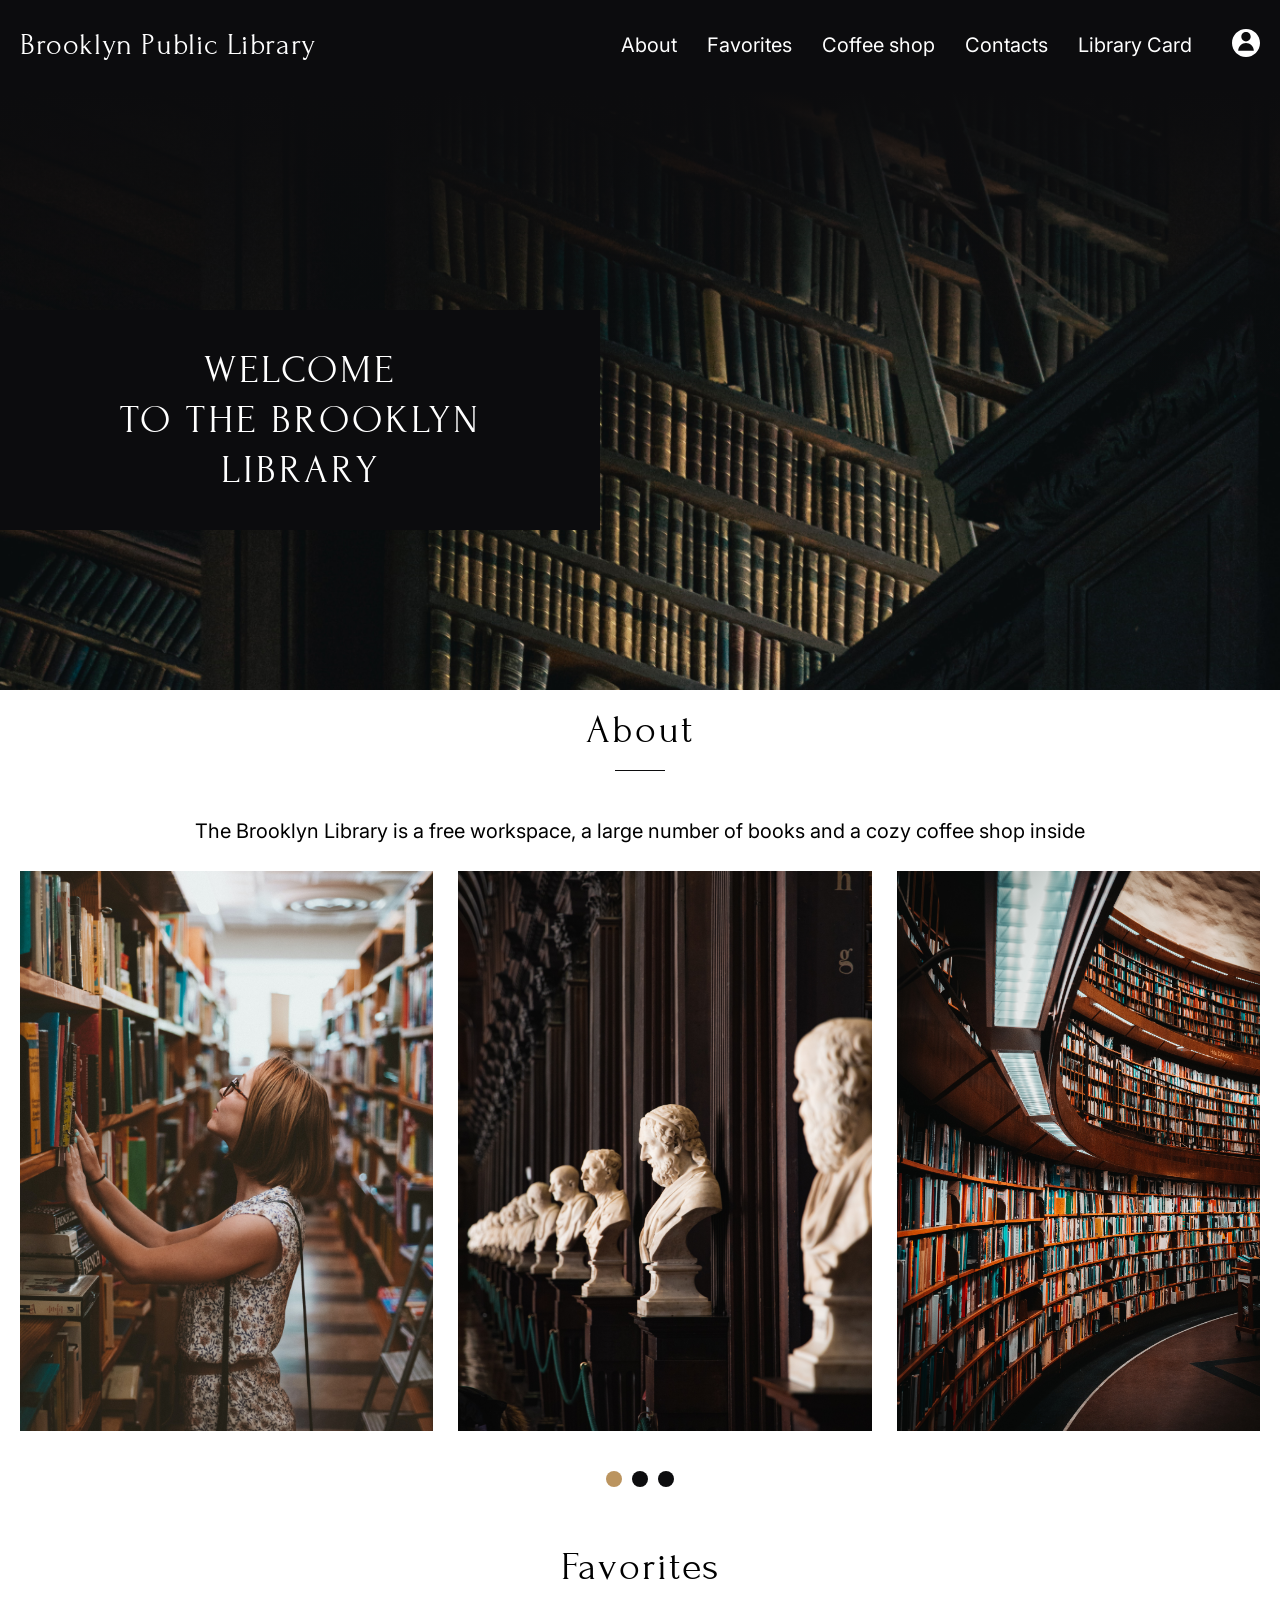
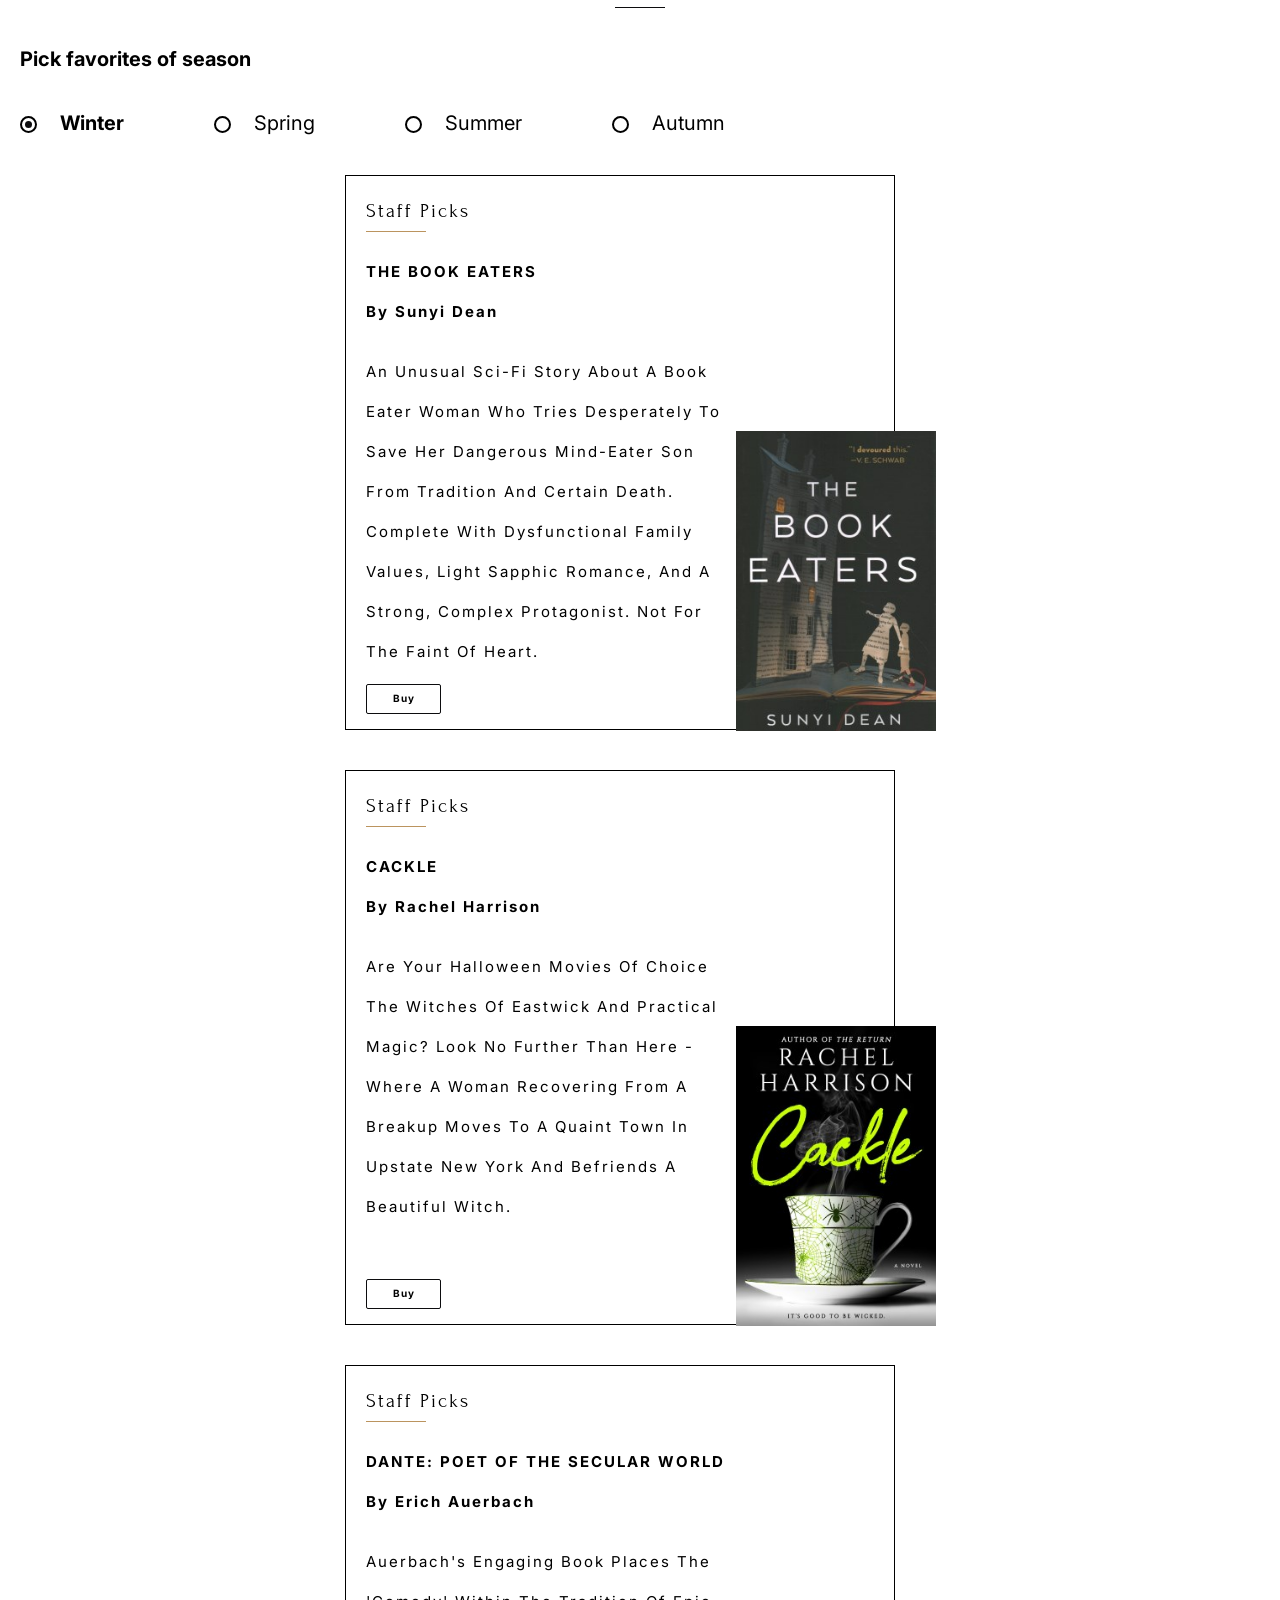
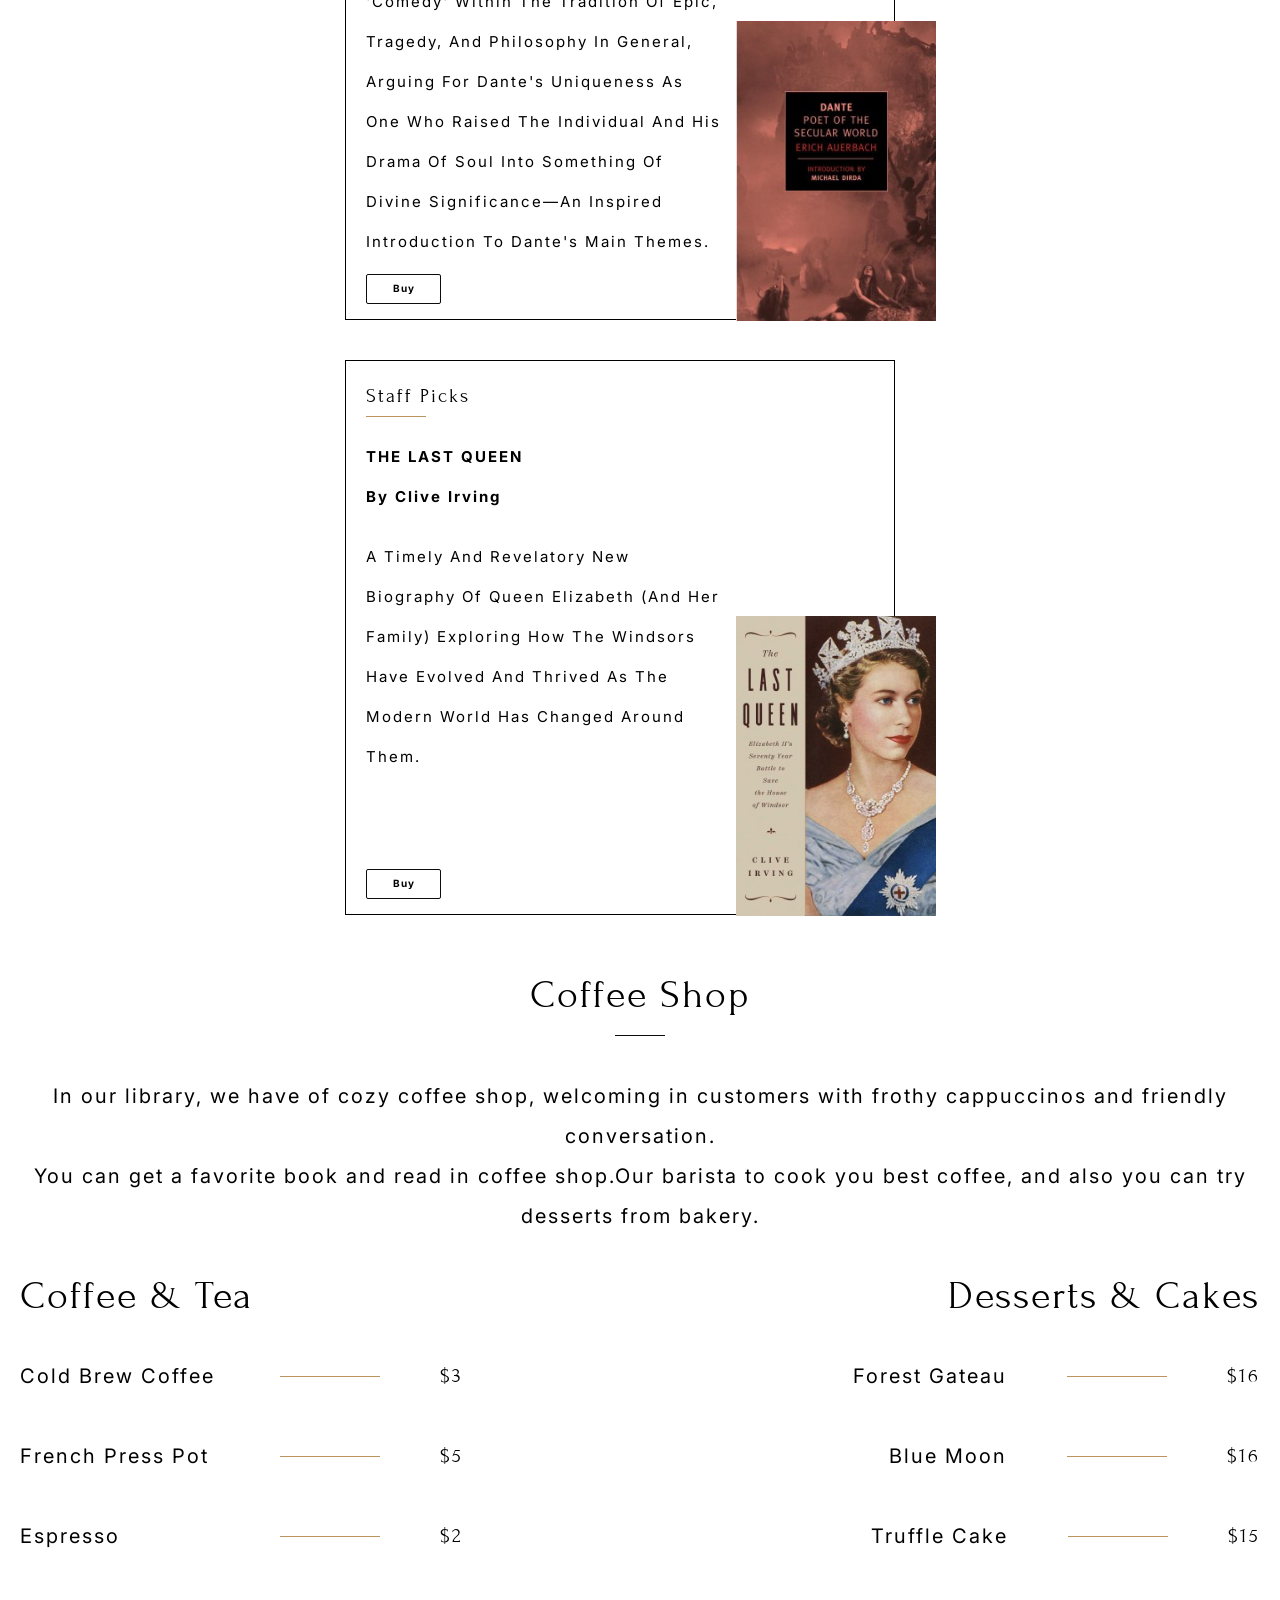
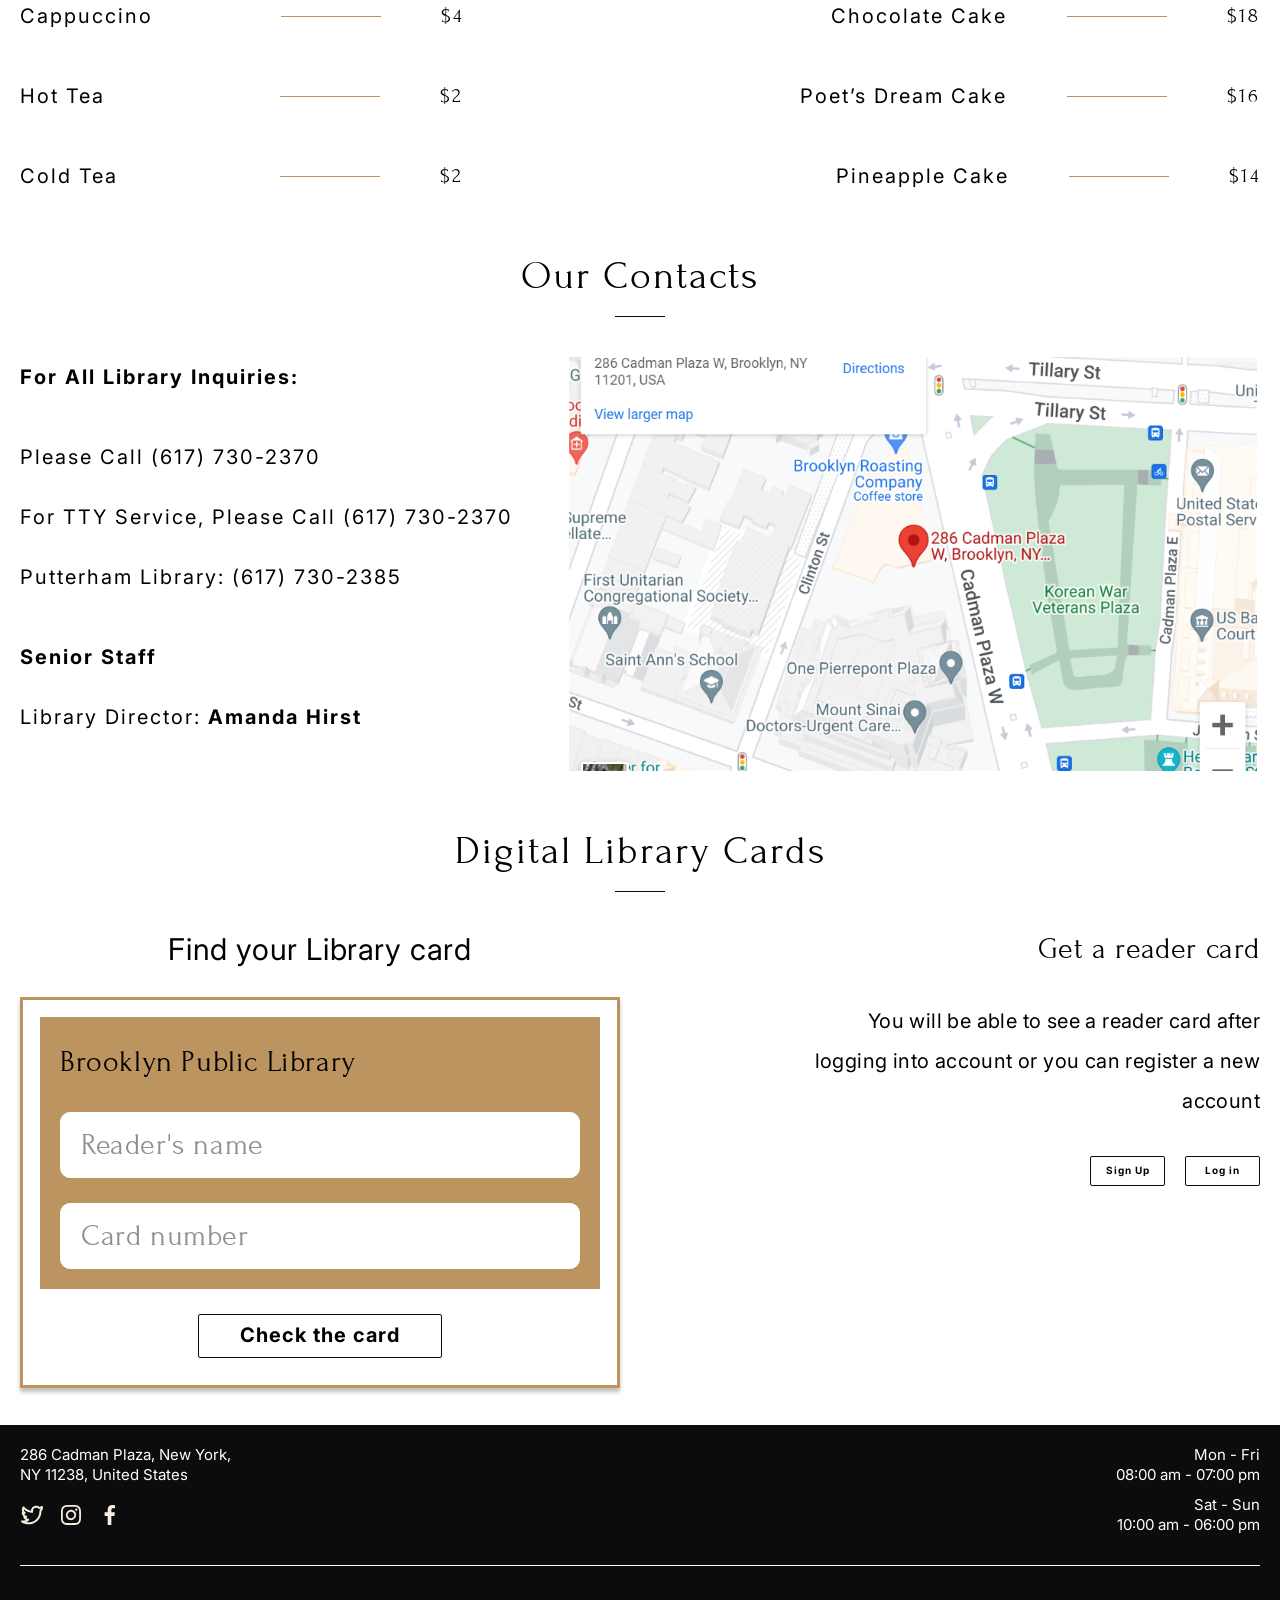
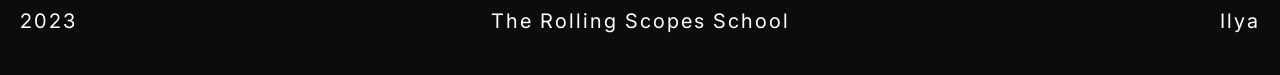
==== library/index.html @ 31ca63f1 "feat: add abonement buy modal" ====
<!DOCTYPE html>
<html lang="en">

<head>
  <meta charset="UTF-8">
  <meta name="viewport" content="width=device-width, initial-scale=1.0">
  <title>Brooklyn Public Library</title>
  <meta name="description" content="Brooklyn Public Library">
  <meta name="keywords" content="library, books, library in brooklyn">
  <link rel="icon" href="#" type="image/x-icon">
  <link rel="icon" type="image/x-icon" href="./icons/favicon.ico">
  <link rel="stylesheet" type="text/css" href="./css/style.css">
  <link rel="stylesheet" type="text/css" href="./css/fonts.css">
  <link rel="preconnect" href="https://fonts.googleapis.com">
  <link rel="preconnect" href="https://fonts.gstatic.com" crossorigin>
  <link href="https://fonts.googleapis.com/css2?family=Forum&family=Inter:wght@400;700&display=swap" rel="stylesheet">
  <link rel="stylesheet" type="text/css" href="./css/normalize.css">
</head>

<body>
  <div class="wrapper">

    <header class="header">
      <div class="header__container">
        <div class="header__elements">
          <h1 class="header__title title">Brooklyn Public Library</h1>
          <nav class="header__nav nav">
            <ul class="nav__list">
              <li class="nav__item">
                <a class="nav__link nav__link--active" href="#about">About</a>
              </li>
              <li class="nav__item">
                <a class="nav__link" href="#favorites">Favorites</a>
              </li>
              <li class="nav__item">
                <a class="nav__link" href="#coffee-shop">Coffee shop</a>
              </li>
              <li class="nav__item">
                <a class="nav__link" href="#contacts">Contacts</a>
              </li>
              <li class="nav__item">
                <a class="nav__link" href="#library-card">Library Card</a>
              </li>
            </ul>
          </nav>

          <div class="auth-icon">
            <a class="auth-icon__link" href="#">
              <img class="auth-icon__img" src="./icons/auth-icon-img.svg" alt="login user">
              <!-- <object class="user-svg" id="user-svg" data="./icons/user-icon.svg" type="image/svg+xml"></object> -->
            </a>
            <a class="profile-icon__link" href="#" title="">
              <svg class="user-svg" width="28" height="28" viewBox="0 0 28 28" fill="none"
                xmlns="http://www.w3.org/2000/svg">
                <path id="Subtract"
                  d="M28 14C28 21.732 21.732 28 14 28C6.26801 28 0 21.732 0 14C0 6.26801 6.26801 0 14 0C21.732 0 28 6.26801 28 14Z"
                  fill="white" />
                <text x="50%" y="50%" text-anchor="middle" fill="#BB945F" font-size="15" line-height="20px"
                  font-family="Inter" dy=".3em">JD</text>
              </svg>
              <!-- <object class="user-svg" id="user-svg" data="./icons/user-icon.svg" type="image/svg+xml"></object> -->
            </a>

            <div class="popup popup-auth popup-text">
              <div class="popup__body">
                <p><b>Profile</b></p>
                <div class="border"></div>
                <a href="#login-modal" class="modal-link">Log In</a>
                <a href="#register-modal" class="modal-link">Register</a>
              </div>
            </div>
            <div class="popup popup-profile popup-text">
              <div class="popup__body">
                <p><b>Profile</b></p>
                <div class="border"></div>
                <a href="#profile-modal" class="modal-link ">My profile</a>
                <a href="#logout" class="modal-link logoutButton">Log out</a>
              </div>
            </div>
          </div>


          <button class="navbar-toggler">
            <span class="navbar-toggler__line"></span>
            <span class="navbar-toggler__line"></span>
            <span class="navbar-toggler__line"></span>
          </button>
        </div>
      </div>
    </header>

    <main class="main">

      <section class="welcome">
        <div class="welcome__container">
          <div class="welcome__text-block">
            <h2 class="title welcome__title">Welcome<br>to the Brooklyn Library</h2>
          </div>
          <div class="welcome__image">
            <div class="welcome__overlay"></div>
          </div>
        </div>
      </section>

      <section class="about">
        <div class="about__container">
          <div class="about__content content">
            <div class="section-title-block">
              <h2 class="section__title title" id="about">About</h2>
              <div class="title__border"></div>
            </div>
            <p class="text">The Brooklyn Library is a free workspace, a large number of books and a cozy
              coffee shop inside </p>
            <div class="slider">

              <div class="slider__items">
                <button type="button" class="slider__button-prev"></button>
                <div class="slider__image-wrapper">

                  <div class="slider__image-list">
                    <div class="slider__image">
                      <img class="image" src="./img/slider-image/slider-img-1.jpeg" alt="">
                    </div>
                    <div class="slider__image">
                      <img class="image" src="./img/slider-image/slider-img-2.jpeg" alt="">
                    </div>

                    <div class="slider__image">
                      <img class="image" src="./img/slider-image/slider-img-3.jpeg" alt="">
                    </div>
                    <div class="slider__image">
                      <img class="image" src="./img/slider-image/slider-img-4.jpeg" alt="">
                    </div>
                    <div class="slider__image">
                      <img class="image" src="./img/slider-image/slider-img-5.jpeg" alt="">
                    </div>
                  </div>

                </div>
                <button type="button" class="slider__button-next"></button>
              </div>


              <ul class="slider__navigation">
                <li class="slider__navigation-item">
                  <span class="slider__dot slider__dot--active"></span>
                </li>
                <li class="slider__navigation-item">
                  <span class="slider__dot"></span>
                </li>
                <li class="slider__navigation-item">
                  <span class="slider__dot"></span>
                </li>
                <li class="slider__navigation-item">
                  <span class="slider__dot"></span>
                </li>
                <li class="slider__navigation-item">
                  <span class="slider__dot"></span>
                </li>
              </ul>

            </div>
          </div>
        </div>
      </section>

      <section class="favorites">
        <div class="favorites__container">
          <div class="favorites__content content">
            <div class="section-title-block">
              <h2 class="section__title title" id="favorites">Favorites</h2>
              <div class="title__border"></div>
            </div>
            <div class="favorites__description">
              <p><b>Pick favorites of season</b></p>
            </div>

            <div class="radio-button-block">

              <div class="radio-button-block__item">
                <div class="radio">
                  <input type="radio" id="winter" name="season" value="1" checked>
                  <label for="winter">Winter</label>
                </div>
              </div>
              <div class="radio-button-block__item">
                <div class="radio">
                  <input type="radio" id="spring" name="season" value="2">
                  <label for="spring">Spring</label>
                </div>
              </div>
              <div class="radio-button-block__item">
                <div class="radio">
                  <input type="radio" id="summer" name="season" value="3">
                  <label for="summer">Summer</label>
                </div>
              </div>
              <div class="radio-button-block__item">
                <div class="radio">
                  <input type="radio" id="autumn" name="season" value="4">
                  <label for="autumn">Autumn</label>
                </div>
              </div>
            </div>
            <div class="favorites-list">
              <!-- WINTER BOOK -->
              <div class="favorites__item">
                <div class="book">
                  <div class="title section__title section__title--low ">
                    <p>Staff Picks</p>
                    <div class="border">
                    </div>
                  </div>
                  <div class="description">
                    <p class="description--bold">The Book Eaters</p>
                    <p class=" description--bold description--cap">By Sunyi Dean</p>
                  </div>
                  <div class="book__text">
                    <p class="description">
                      An unusual sci-fi story about a book eater woman who tries desperately to
                      save her dangerous mind-eater son from tradition and certain death. Complete
                      with
                      dysfunctional family values, light Sapphic romance, and a strong, complex
                      protagonist. Not for the faint of heart.
                    </p>
                  </div>
                  <div class="book__button">
                    <button class="button-low">Buy</button>
                  </div>
                  <div class="book__preview">
                    <img src="./img/book/winter-book/winter-book-1.jpeg" alt="The Book Eaters By Sunyi Dean"
                      class="image">
                  </div>
                </div>
              </div>
              <div class="favorites__item">
                <div class="book">
                  <div class="title section__title section__title--low ">
                    <p>Staff Picks</p>
                    <div class="border">
                    </div>
                  </div>
                  <div class="description">
                    <p class="description--bold">Cackle</p>
                    <p class="description--bold description--cap">By Rachel Harrison</p>
                  </div>
                  <div class="book__text">
                    <p class="description">
                      Are your Halloween movies of choice The Witches of Eastwick and Practical
                      Magic? Look no further than here - where a woman recovering from a breakup
                      moves to a
                      quaint town in upstate New York and befriends a beautiful witch.
                    </p>
                  </div>
                  <div class="book__button">
                    <button class="button-low">Buy</button>
                  </div>
                  <div class="book__preview">
                    <img src="./img/book/winter-book/winter-book-2.jpeg" alt="Cackle" class="image">
                  </div>
                </div>
              </div>
              <div class="favorites__item">
                <div class="book">
                  <div class="title section__title section__title--low ">
                    <p>Staff Picks</p>
                    <div class="border">
                    </div>
                  </div>
                  <div class="description">
                    <p class="description--bold">Dante: Poet of the Secular World</p>
                    <p class="description--bold description--cap">By Erich Auerbach</p>
                  </div>
                  <div class="book__text">
                    <p class="description">
                      Auerbach's engaging book places the 'Comedy' within the tradition of epic,
                      tragedy, and philosophy in general, arguing for Dante's uniqueness as one
                      who
                      raised the individual and his drama of soul into something of divine
                      significance—an inspired introduction to Dante's main themes.
                    </p>
                  </div>
                  <div class="book__button">
                    <button class="button-low">Buy</button>
                  </div>
                  <div class="book__preview">
                    <img src="./img/book/winter-book/winter-book-3.jpeg" alt="DANTE: POET OF THE SECULAR WORLD"
                      class="image">
                  </div>
                </div>
              </div>
              <div class="favorites__item">
                <div class="book">
                  <div class="title section__title section__title--low ">
                    <p>Staff Picks</p>
                    <div class="border">
                    </div>
                  </div>
                  <div class="description">
                    <p class="description--bold">The Last Queen </p>
                    <p class="description--bold description--cap">By Clive Irving</p>
                  </div>
                  <div class="book__text">
                    <p class="description">
                      A timely and revelatory new biography of Queen Elizabeth (and her family)
                      exploring how the Windsors have evolved and thrived as the modern world has
                      changed around them.
                    </p>
                  </div>
                  <div class="book__button">
                    <!-- <button disabled class="button-low button-low--press" name="buy book" type="button">Own
                    </button> -->
                    <button class="button-low">Buy</button>
                  </div>
                  <div class="book__preview">
                    <img src="./img/book/winter-book/winter-book-4.jpeg" alt="THE LAST QUEEN" class="image">
                  </div>
                </div>
              </div>
              <!-- SPRING BOOK -->
              <div class="favorites__item">
                <div class="book">
                  <div class="title section__title section__title--low ">
                    <p>Staff Picks</p>
                    <div class="border">
                    </div>
                  </div>
                  <div class="description">
                    <p class="description--bold">The Body</p>
                    <p class="description--bold description--cap">By Stephen King</p>
                  </div>
                  <div class="book__text">
                    <p class="description">
                      Powerful novel that takes you back to a nostalgic time, exploring both the
                      beauty and danger and loss of innocence that is youth.
                    </p>
                  </div>
                  <div class="book__button">
                    <button class="button-low" name="buy book" type="button">Buy</button>
                  </div>
                  <div class="book__preview">
                    <img src="./img/book/spring-book/spring-book-1.jpeg" alt="The Body" class="image">
                  </div>
                </div>
              </div>
              <div class="favorites__item">
                <div class="book">
                  <div class="title section__title section__title--low ">
                    <p>Staff Picks</p>
                    <div class="border">
                    </div>
                  </div>
                  <div class="description">
                    <p class="description--bold">Carry: A Memoir of Survival on Stolen Land</p>
                    <p class="description--bold description--cap">By Toni Jenson</p>
                  </div>
                  <div class="book__text">
                    <p class="description">
                      This memoir about the author's relationship with gun violence feels both
                      expansive and intimate, resulting in a lyrical indictment of the way things
                      are
                    </p>
                  </div>
                  <div class="book__button">
                    <button class="button-low" name="buy book" type="button">Buy</button>
                  </div>
                  <div class="book__preview">
                    <img src="./img/book/spring-book/spring-book-2.jpeg"
                      alt="Carry: A Memoir of Survival on Stolen Land" class="image">
                  </div>
                </div>
              </div>
              <div class="favorites__item">
                <div class="book">
                  <div class="title section__title section__title--low ">
                    <p>Staff Picks</p>
                    <div class="border">
                    </div>
                  </div>
                  <div class="description">
                    <p class="description--bold">Days of Distraction</p>
                    <p class="description--bold description--cap">By Alexandra Chang</p>
                  </div>
                  <div class="book__text">
                    <p class="description">
                      A sardonic view of Silicon Valley culture, a meditation on race, and a
                      journal of displacement and belonging, all in one form-defying package of
                      spare prose.
                    </p>
                  </div>
                  <div class="book__button">
                    <button class="button-low" name="buy book" type="button">Buy</button>
                  </div>
                  <div class="book__preview">
                    <img src="./img/book/spring-book/spring-book-3.jpeg" alt="Days of Distraction" class="image">
                  </div>
                </div>
              </div>
              <div class="favorites__item">
                <div class="book">
                  <div class="title section__title section__title--low ">
                    <p>Staff Picks</p>
                    <div class="border">
                    </div>
                  </div>
                  <div class="description">
                    <p class="description--bold">Dominicana</p>
                    <p class="description--bold description--cap">By Angie Cruz</p>
                  </div>
                  <div class="book__text">
                    <p class="description">
                      A fascinating story of a teenage girl who marries a man twice her age with
                      the promise to bring her to America. Her marriage is an opportunity for her
                      family to eventually immigrate. For fans of Isabel Allende and Julia
                      Alvarez.
                    </p>
                  </div>
                  <div class="book__button">
                    <button class="button-low" name="buy book" type="button">Buy</button>
                  </div>
                  <div class="book__preview">
                    <img src="./img/book/spring-book/spring-book-4.jpeg" alt="Dominicana" class="image">
                  </div>
                </div>
              </div>
              <!-- SUMMER BOOK -->
              <div class="favorites__item">
                <div class="book">
                  <div class="title section__title section__title--low ">
                    <p>Staff Picks</p>
                    <div class="border">
                    </div>
                  </div>
                  <div class="description">
                    <p class="description--bold">Crude: A Memoir</p>
                    <p class="description--bold description--cap">By Pablo Fajardo & ​​Sophie
                      Tardy-Joubert</p>
                  </div>
                  <div class="book__text">
                    <p class="description">
                      Drawing and color by Damien Roudeau | This book illustrates the struggles of
                      a group of indigenous Ecuadoreans as they try to sue the ChevronTexaco
                      company for damage their oil fields did to the Amazon and her people
                    </p>
                  </div>
                  <div class="book__button">
                    <button class="button-low" name="buy book" type="button">Buy</button>
                  </div>
                  <div class="book__preview">
                    <img src="./img/book/summer-book/summer-book-1.jpeg" alt="Crude: A Memoir" class="image">
                  </div>
                </div>
              </div>
              <div class="favorites__item">
                <div class="book">
                  <div class="title section__title section__title--low ">
                    <p>Staff Picks</p>
                    <div class="border">
                    </div>
                  </div>
                  <div class="description">
                    <p class="description--bold">Let My People Go Surfing</p>
                    <p class="description--bold description--cap">By Yvon Chouinard</p>
                  </div>
                  <div class="book__text">
                    <p class="description">
                      Chouinard—climber, businessman, environmentalist—shares tales of courage and
                      persistence from his experience of founding and leading Patagonia, Inc. Full
                      title: Let My People Go Surfing: The Education of a Reluctant Businessman,
                      Including 10 More Years of Business Unusual.
                    </p>
                  </div>
                  <div class="book__button">
                    <button class="button-low" name="buy book" type="button">Buy</button>
                  </div>
                  <div class="book__preview">
                    <img src="./img/book/summer-book/summer-book-2.jpeg" alt="Let My People Go Surfing" class="image">
                  </div>
                </div>
              </div>
              <div class="favorites__item">
                <div class="book">
                  <div class="title section__title section__title--low ">
                    <p>Staff Picks</p>
                    <div class="border">
                    </div>
                  </div>
                  <div class="description">
                    <p class="description--bold">The Octopus Museum: Poems</p>
                    <p class="description--bold description--cap">By Brenda Shaughnessy</p>
                  </div>
                  <div class="book__text">
                    <p class="description">
                      This collection of bold and scathingly beautiful feminist poems imagines
                      what comes after our current age of environmental destruction, racism,
                      sexism, and divisive politics.
                    </p>
                  </div>
                  <div class="book__button">
                    <button class="button-low" name="buy book" type="button">Buy</button>
                  </div>
                  <div class="book__preview">
                    <img src="./img/book/summer-book/summer-book-3.jpeg" alt="The Octopus Museum: Poems" class="image">
                  </div>
                </div>
              </div>
              <div class="favorites__item">
                <div class="book">
                  <div class="title section__title section__title--low ">
                    <p>Staff Picks</p>
                    <div class="border">
                    </div>
                  </div>
                  <div class="description">
                    <p class="description--bold">Shark Dialogues: A Novel</p>
                    <p class="description--bold description--cap">By Kiana Davenport</p>
                  </div>
                  <div class="book__text">
                    <p class="description">
                      An epic saga of seven generations of one family encompasses the tumultuous
                      history of Hawaii as a Hawaiian woman gathers her four granddaughters
                      together in an erotic tale of villains and dreamers, queens and
                      revolutionaries, lepers and healers.
                    </p>
                  </div>
                  <div class="book__button">
                    <button class="button-low" name="buy book" type="button">Buy</button>
                  </div>
                  <div class="book__preview">
                    <img src="./img/book/summer-book/summer-book-4.jpeg" alt="Shark Dialogues: A Novel" class="image">
                  </div>
                </div>
              </div>
              <!-- AUTUMN BOOKS -->
              <div class="favorites__item">
                <div class="book">
                  <div class="title section__title section__title--low ">
                    <p>Staff Picks</p>
                    <div class="border">
                    </div>
                  </div>
                  <div class="description">
                    <p class="description--bold">Casual Conversation</p>
                    <p class="description--bold description--cap">By Renia White</p>
                  </div>
                  <div class="book__text">
                    <p class="description">
                      White's impressive debut collection takes readers through and beyond the
                      concepts of conversation and the casual - both what we say to each other and
                      what we don't, examining the possibilities around how we construct and
                      communicate identity.
                    </p>
                  </div>
                  <div class="book__button">
                    <button class="button-low" name="buy book" type="button">Buy</button>
                  </div>
                  <div class="book__preview">
                    <img src="./img/book/autumn-book/autumn-book-1.jpeg" alt="Casual Conversation" class="image">
                  </div>
                </div>
              </div>
              <div class="favorites__item">
                <div class="book">
                  <div class="title section__title section__title--low ">
                    <p>Staff Picks</p>
                    <div class="border">
                    </div>
                  </div>
                  <div class="description">
                    <p class="description--bold">The Great Fire</p>
                    <p class="description--bold description--cap">By Lou Ureneck</p>
                  </div>
                  <div class="book__text">
                    <p class="description">
                      The harrowing story of an ordinary American and a principled Naval officer
                      who, horrified by the burning of Smyrna, led an extraordinary rescue effort
                      that saved a quarter of a million refugees from the Armenian Genocide
                    </p>
                  </div>
                  <div class="book__button">
                    <button class="button-low" name="buy book" type="button">Buy</button>
                  </div>
                  <div class="book__preview">
                    <img src="./img/book/autumn-book/autumn-book-2.jpeg" alt="The Great Fire" class="image">
                  </div>
                </div>
              </div>
              <div class="favorites__item">
                <div class="book">
                  <div class="title section__title section__title--low ">
                    <p>Staff Picks</p>
                    <div class="border">
                    </div>
                  </div>
                  <div class="description">
                    <p class="description--bold">Rickey: The Life and Legend</p>
                    <p class="description--bold description--cap">By Howard Bryant</p>
                  </div>
                  <div class="book__text">
                    <p class="description">
                      With the fall rolling around, one can't help but think of baseball's
                      postseason coming up! And what better way to prepare for it than reading the
                      biography of one of the game's all-time greatest performers, the Man of
                      Steal, Rickey Henderson?
                    </p>
                  </div>
                  <div class="book__button">
                    <button class="button-low" name="buy book" type="button">Buy</button>
                  </div>
                  <div class="book__preview">
                    <img src="./img/book/autumn-book/autumn-book-3.jpeg" alt="Rickey: The Life and Legend"
                      class="image">
                  </div>
                </div>
              </div>
              <div class="favorites__item">
                <div class="book">
                  <div class="title section__title section__title--low ">
                    <p>Staff Picks</p>
                    <div class="border">
                    </div>
                  </div>
                  <div class="description">
                    <p class="description--bold">Slug: And Other Stories</p>
                    <p class="description--bold description--cap">By Megan Milks</p>
                  </div>
                  <div class="book__text">
                    <p class="description">
                      Exes Tegan and Sara find themselves chained together by hairballs of
                      codependency. A father and child experience the shared trauma of giving
                      birth to gods from their wounds.
                    </p>
                  </div>
                  <div class="book__button">
                    <button class="button-low" name="buy book" type="button">Buy</button>
                  </div>
                  <div class="book__preview">
                    <img src="./img/book/autumn-book/autumn-book-4.jpeg" alt="Slug: And Other Stories" class="image">
                  </div>
                </div>
              </div>
            </div>
          </div>
        </div>
      </section>
      <section class="coffee-shop">
        <div class="coffee-shop__container">
          <div class="coffee-shop__content content">
            <div class="section-title-block">
              <h2 class="section__title title" id="coffee-shop">Coffee Shop</h2>
              <div class="title__border"></div>
            </div>
            <div class="coffee-shop__description">
              <p class="text text--spacing">In our library, we have of cozy coffee shop, welcoming in
                customers with frothy
                cappuccinos and friendly conversation.</p>
              <p class="text text--spacing">
                You can get a favorite book and read in coffee shop.Our barista to cook you best
                coffee, and also you can try desserts from bakery.</p>
            </div>
            <div class="coffee-shop__menu">
              <ul class="menu-coffee">
                <li class="title section__title section__title--color">
                  <p>Coffee & Tea</p>
                </li>
                <li class="menu-item">
                  <p class="text text--spacing text--cap text--left">Cold Brew Coffee</p>
                  <div class="border border--long"></div>
                  <p class="title section__title section__title--low">$3</p>
                </li>
                <li class="menu-item">
                  <p class="text text--spacing text--cap text--left">French Press Pot</p>
                  <div class="border border--long"></div>
                  <p class="title section__title section__title--low">$5</p>
                </li>
                <li class="menu-item">
                  <p class="text text--spacing text--cap text--left">Espresso</p>
                  <div class="border border--long"></div>
                  <p class="title section__title section__title--low">$2</p>
                </li>
                <li class="menu-item">
                  <p class="text text--spacing text--cap text--left">Cappuccino</p>
                  <div class="border border--long"></div>
                  <p class="title section__title section__title--low">$4</p>
                </li>
                <li class="menu-item">
                  <p class="text text--spacing text--cap text--left">Hot tea</p>
                  <div class="border border--long"></div>
                  <p class="title section__title section__title--low">$2</p>
                </li>
                <li class="menu-item">
                  <p class="text text--spacing text--cap text--left">Cold tea</p>
                  <div class="border border--long"></div>
                  <p class="title section__title section__title--low">$2</p>
                </li>
              </ul>
              <ul class="menu-desserts">
                <li class="title section__title section__title--color">
                  <p>Desserts & Cakes</p>
                </li>
                <li class="menu-item">
                  <p class="text text--spacing text--cap text--left">Forest Gateau</p>
                  <div class="border border--long"></div>
                  <p class="title section__title section__title--low">$16</p>
                </li>
                <li class="menu-item">
                  <p class="text text--spacing text--cap text--left">Blue Moon</p>
                  <div class="border border--long"></div>
                  <p class="title section__title section__title--low">$16</p>
                </li>
                <li class="menu-item">
                  <p class="text text--spacing text--cap text--left">Truffle Cake</p>
                  <div class="border border--long"></div>
                  <p class="title section__title section__title--low">$15</p>
                </li>
                <li class="menu-item">
                  <p class="text text--spacing text--cap text--left">Chocolate Cake</p>
                  <div class="border border--long"></div>
                  <p class="title section__title section__title--low">$18</p>
                </li>
                <li class="menu-item">
                  <p class="text text--spacing text--cap text--left">Poet’s Dream Cake</p>
                  <div class="border border--long"></div>
                  <p class="title section__title section__title--low">$16</p>
                </li>
                <li class="menu-item">
                  <p class="text text--spacing text--cap text--left">Pineapple Cake</p>
                  <div class="border border--long"></div>
                  <p class="title section__title section__title--low">$14</p>
                </li>
              </ul>
            </div>
          </div>
        </div>
      </section>

      <section class="contacts">
        <div class="contacts__container">
          <div class="contacts__content content">
            <div class="section-title-block">
              <h2 class="section__title title" id="contacts">Our Contacts</h2>
              <div class="title__border"></div>
            </div>
            <div class="information">
              <ul class="information__list">
                <li class="text text--spacing text--cap"><b>For all Library inquiries:</b></li>
                <li class="text text--spacing text--cap">Please call <a href="tel:(617)730-2370">(617)
                    730-2370</a></li>
                <li class="text text--spacing text--cap">For TTY service, please call
                  <a href="tel:(617)730-2370">(617) 730-2370</a>
                </li>
                <li class="text text--spacing text--cap">Putterham Library:
                  <a href="tel:(617)730-2385">(617) 730-2385</a>
                </li>
                <li class="text text--spacing text--cap"><b>Senior Staff</b></li>
                <li class="text text--spacing text--cap">Library Director: <b><a
                      href="mailto:AmandaHirst@gmail.com">Amanda Hirst</a></b></li>
              </ul>

              <div class="information__map">
                <img class="image" src="./img/map.png" alt="google map">
              </div>
            </div>
          </div>
        </div>
      </section>

      <section class="library-cards">
        <div class="library-cards__container">
          <div class="library-cards__content content">
            <div class="section-title-block">
              <h2 class="section__title title" id="library-card">Digital library Cards</h2>
              <div class="title__border"></div>
            </div>
            <div class="cards">
              <div class="find-card">
                <p class="find-card__title">Find your Library card</p>
                <div class="find-card__form">
                  <form class="find-card__input">
                    <p class="title header__title header__title--black">Brooklyn Public Library</p>
                    <input type="text" class="form" aria-label="input readers name" placeholder="Reader's name">
                    <input type="text" class="form" minlength="8" aria-label="input card number"
                      placeholder="Card number">
                  </form>
                  <button type="submit" class="find-card__button">Check the card</button>
                </div>
              </div>
              <div class="get-card">
                <div class="get-card__text">
                  <p class="title header__title header__title--center">Get a reader card</p>
                  <p class="text text--spacing-low">You will be able to see a reader card
                    after logging into
                    account or you can register
                    a new account</p>
                </div>
                <div class="get-card__buttons">
                  <button href="#register-modal" class="button-low modal-link" name="register" type="button">Sign
                    Up</button>
                  <button href="#login-modal" class="button-low modal-link" name="login" type="button">Log in</button>
                </div>
              </div>
            </div>
          </div>
        </div>
      </section>
    </main>

    <footer class="footer">
      <div class="footer__container">
        <div class="footer-block">
          <div class="footer-block__item">
            <div class="footer-text-low">
              <a href="https://goo.gl/maps/kgReJ5641aqLCBcx7" target="_blank">
                <p>286 Cadman Plaza, New York,</p>
                <p>NY 11238, United States</p>
              </a>
            </div>
            <div class="footer-text-low">
              <p>Mon - Fri</p>
              <p>08:00 am - 07:00 pm</p>
            </div>
          </div>
          <div class="footer-block__item">
            <ul class="social">
              <li><a href="https://twitter.com" target="_blank"><img src="./icons/u_twitter-alt.svg"
                    alt="twitter-icon"></a></li>
              <li><a href="https://www.instagram.com" target="_blank"><img src="./icons/u_instagram.svg"
                    alt="instagram-icon"></a></li>
              <li><a href="https://ru-ru.facebook.com" target="_blank"><img src="./icons/u_facebook-f.svg"
                    alt="facebook-icon"></a></li>
            </ul>
            <div class="footer-text-low">
              <p>Sat - Sun</p>
              <p>10:00 am - 06:00 pm</p>
            </div>
          </div>
        </div>
        <div class="footer-block">
          <div class="footer-copyright text-footer">
            <p class="footer-copyright__year">2023</p>
            <a class="footer-copyright__school" href="https://rs.school/js-stage0/" target="_blank">The
              Rolling Scopes School</a>
            <a class="footer-copyright__autor"
              href="https://github.com/rolling-scopes-school/linderjk-JSFEPRESCHOOL2023Q2" target="_blank">Ilya</a>
          </div>
        </div>
      </div>
    </footer>
  </div>


  <div class="modal" id="login-modal">
    <div class="modal__body">
      <p class="title section__title section__title--low">LOGIN</p>
      <div class="modal__close-button">
        <svg class="close-button-svg" width="15" height="15" viewBox="0 0 15 15" xmlns="http://www.w3.org/2000/svg">
          <line x1="0" y1="0" x2="15" y2="15" stroke="black" stroke-width="3" />
          <line x1="0" y1="15" x2="15" y2="0" stroke="black" stroke-width="3" />
        </svg>
      </div>
      <form class="form__modal" id="login-form">
        <label for="GET-email">E-mail or readers card</label>
        <input required id="GET-email" type="email" name="email">
        <label for="GET-password">Password</label>
        <input required minlength="8" id="GET-password" type="password" name="password">
        <button id="login-button" type="submit">Log In</button>
      </form>
      <p class="modal__text">Don’t have an account? <a href="#register-modal" class="modal-link">Register</a></p>
    </div>
  </div>

  <div class="modal" id="register-modal">
    <div class="modal__body">
      <p class="title section__title section__title--low">REGISTER</p>
      <div class="modal__close-button">
        <svg class="close-button-svg" width="15" height="15" viewBox="0 0 15 15" xmlns="http://www.w3.org/2000/svg">
          <line x1="0" y1="0" x2="15" y2="15" stroke="black" stroke-width="3" />
          <line x1="0" y1="15" x2="15" y2="0" stroke="black" stroke-width="3" />
        </svg>
      </div>
      <form class="form__modal" id="register-form">
        <label for="SET-firstname">First name</label>
        <input required id="SET-firstname" type="text" name="firstName">
        <label for="SET-lastname">Last name</label>
        <input required id="SET-lastname" type="text" name="lastName">
        <label for="SET-email">E-mail</label>
        <input required id="SET-email" type="email" name="email">
        <label for="SET-password">Password</label>
        <input required minlength="8" id="SET-password" type="password" name="password">
        <button id="signup-button" type="submit">Sign Up</button>
      </form>
      <p class="modal__text">Already have an account? <a href="#login-modal" class="modal-link">Login</a></p>
    </div>
  </div>

  <div class="modal" id="profile-modal">
    <div class="modal__body profile-body">
      <div class="modal__close-button">
        <svg class="close-button-svg" width="15" height="15" viewBox="0 0 15 15" xmlns="http://www.w3.org/2000/svg">
          <line x1="0" y1="0" x2="15" y2="15" stroke="black" stroke-width="3" />
          <line x1="0" y1="15" x2="15" y2="0" stroke="black" stroke-width="3" />
        </svg>
      </div>

      <div class="profile-content">
        <div class="profile-content__bg">
          <div class="profile__avatar">
            <svg class="user-svg" width="35" height="35" viewBox="0 0 28 28" fill="none"
              xmlns="http://www.w3.org/2000/svg">
              <path id="Subtract"
                d="M28 14C28 21.732 21.732 28 14 28C6.26801 28 0 21.732 0 14C0 6.26801 6.26801 0 14 0C21.732 0 28 6.26801 28 14Z"
                fill="white" />
              <text x="50%" y="50%" text-anchor="middle" fill="#BB945F" font-size="15" line-height="20px"
                font-family="Inter" dy=".3em">JD</text>
            </svg>
          </div>
          <div class="profile__name">
            <p>John Doe</p>
          </div>
        </div>

        <div class="profile-content__info">
          <p class="title">My profile</p>
          <div class="card-profile text">
            <div class="card-profile__item">
              <p>Visits</p>
              <img src="./icons/profile-union.svg" alt="profile-union">
              <div class="visits">23</div>
            </div>
            <div class="card-profile__item">
              <p>Bonuses</p>
              <img src="./icons/profile-star.svg" alt="profile-star">
              <div class="bonus">1240</div>
            </div>
            <div class="card-profile__item">
              <p>Books</p>
              <img src="./icons/profile-book.svg" alt="profile-book">
              <div>3</div>
            </div>
          </div>

          <p>Rented books</p>
          <div class="books-list">
            <ul>
              <li>The Last Queen, Clive Irving</li>
              <li>Dominicana, Angie Cruz</li>
              <li>Dominicana, Angie Cruz</li>
              <li>Dominicana, Angie Cruz</li>
            </ul>
          </div>
          <div class="card-number">
            <p>Card number</p>
            <div class="">F00234030</div>
            <a><img src="./icons/profile-icon-copy.svg" alt="profile-copy-icon"></a>
          </div>
        </div>
      </div>
    </div>
  </div>


  <div class="modal" id="abonement-modal">
    <div class="modal__body abonement-body">
      <div class="modal__close-button">
        <svg class="close-button-svg" width="15" height="15" viewBox="0 0 15 15" xmlns="http://www.w3.org/2000/svg">
          <line x1="0" y1="0" x2="15" y2="15" stroke="white" stroke-width="3" />
          <line x1="0" y1="15" x2="15" y2="0" stroke="white" stroke-width="3" />
        </svg>
      </div>
      <div class="abonement">
        <div class="abonement__header">
          <p>Buy a library card</p>
        </div>
        <div class="abonement__content">
          <form class="abonement__form">
            <label for="SET-payNumber">Bank card number</label>
            <input required minlength="16" id="SET-payNumber" type="number" name="payNumber">
            <label for="SET-expirationCode">Expiration code</label>
            <div class="abonement__form-low">
              <input required id="SET-expirationCode-first" type="number" name="expirationCode-first">
              <input required id="SET-expirationCode-second" type="number" name="expirationCode-second">
            </div>
            <label minlength="3" for="SET-CVC">CVC</label>
            <div class="abonement__form-low">
              <input required id="SET-CVC" type="number" name="CVC">
            </div>
            <label for="SET-CardholderName">Cardholder name</label>
            <input required id="SET-CardholderName" type="text" name="CardholderName">
            <label for="SET-PostalCode">Postal code</label>
            <input required id="SET-PostalCode" type="text" name="PostalCode">
            <label for="SET-CityTown">City / Town</label>
            <input required id="SET-CityTown" type="text" name="CityTown">
            <div class="abonement__actions">
              <button id="abonemetbuy-button" type="submit">Buy</button>
              <div class="abonement__price">$ 25.00</div>
            </div>
          </form>
          <div class="abonement__information">
            <p>If you are live, work, attend school, or pay property taxes in New York State, you can get a $25 digital
              library card right now using this online form. Visitors to New York State can also use this form to apply
              for a temporary card.
            </p>
          </div>
        </div>
      </div>
    </div>
  </div>


  <script src="./js/index.js"></script>
  <script src="./js/slider.js"></script>
  <script src="./js/script.js"></script>
  <script src="./js/books.js"></script>
  <script src="./js/popup.js"></script>
  <script src="./js/modals.js"></script>
</body>

</html>
---- library/css/style.css ----
* {
  box-sizing: border-box;
}

html {
  scroll-behavior: smooth;
}

body {
  font-family: var(--font-family-inter);
  font-size: var(--font-size-base);
  margin: 0;
  font-weight: 400;
}

a {
  text-decoration: none;
  margin: 0px;
  padding: 0px;
  color: inherit;
  transition: color 300ms linear;
}

a:hover {
  color: var(--main-library);
  transition: color 300ms linear;
  cursor: pointer;
}



p {
  margin: 0px;
  padding: 0px;
}

ul,
li {
  list-style: none;
  padding: 0px;
  margin: 0px;
}

h1,
h2,
h3,
h4,
h5,
h6 {
  margin: 0px;
  padding: 0px;

}

b,
strong {
  font-weight: 700 !important;
}

/* *________________________________________________SUMMARY________________ */
.wrapper {
  overflow: hidden;
  width: 100%;
  position: relative;
}


[class*="__container"] {
  max-width: 1440px;
  margin: 0px auto;
  width: 100%;

}

[class*="__content"] {
  padding: 20px 20px 40px 20px;
  gap: 20px;

}

.title__border {
  width: 50px;
  border-bottom: 1px solid var(--black-library);
  margin-top: 20px;
  margin: 20px auto;
}

/* *________________________________________________HEADER________________ */

.header__elements {
  display: flex;
  flex-flow: row wrap;
  justify-content: space-between;
  background-color: var(--black-library);
  height: 90px;
  padding: 20px;
  align-items: center;


}

.header__nav {
  margin-left: auto;
}


.nav__list {
  display: flex;
  justify-content: center;
  align-items: center;
  gap: 30px;

}

.auth-icon {
  margin-left: 40px;
  position: relative;

}

.popup {
  position: absolute;
  z-index: 99999;
  right: 0;
  top: 30px;
  opacity: 0;
  visibility: hidden;
  transition: opacity 0.3s, visibility 0.3s;

}

.popup__body {
  display: flex;
  flex-direction: column;
  align-items: center;
  justify-content: center;
  gap: 5px;
  width: 80px;
  height: 115px;
  background-color: var(--white);

}

.popup-active {
  opacity: 1;
  visibility: visible;
}


.nav__link {
  color: var(--white);
  position: relative;

}

.nav__item a::after {
  position: absolute;
  content: "";
  background-color: var(--main-library);
  top: 120%;
  left: 0;
  width: 100%;
  height: 2px;
  opacity: 0;
  transition: opacity 0.3s, transform 0.3s;
  transform: translateY(10px);

}

.nav__item a:hover::after {
  opacity: 1;
  transform: translateY(0px);
}

.nav__link:hover {
  animation-name: link;
  animation-duration: 500ms;
  animation-fill-mode: forwards;
}

@keyframes link {
  0% {
    color: var(--header-footer-text-color);
  }

  100% {
    color: var(--main-library);
  }
}

/* *________________________________________________WELCOME_SECTION________________ */

.welcome__image {
  height: 600px;
  width: 100%;
  background: url(../img/header-img-library.jpeg) no-repeat center;
  background-size: cover;

}

.welcome__container {
  display: flex;
}

.welcome__text-block {
  width: 600px;
  height: 220px;
  background-color: var(--black-library);
  text-align: center;
  padding: 35px 40px;
  margin: 220px 840px 160px 0px;
  position: absolute;
}

@media (max-width: 600px) {
  .welcome__text-block {
    width: 100%;
    height: 300px;
    margin: 0px 90px 40px 0;
  }
}

.welcome__overlay {
  height: 300px;
  background: linear-gradient(180deg, #0C0C0E 0%, #0C0C0E 0.01%, rgba(18, 18, 21, 0.10) 100%);

}

/* *________________________________________________ABOUT_SECTION________________ */

.content {
  display: flex;
  flex-direction: column;
  align-content: center;
  align-items: center;

}

.about__content {
  padding-bottom: 35px;
}

/* *______________________________SLIDER__*/

.slider {
  width: 100%;
}

.slider__image-wrapper {
  overflow: hidden;
  /* position: relative; */
}

.slider__image-list {
  display: flex;
  flex-direction: row;
  column-gap: 25px;
  flex-wrap: nowrap;
  transition: transform 500ms ease-in-out;

}

.slider__image {
  max-width: 450px;
  flex: 0 0 33.33%;
  height: 560px;
  overflow: hidden;


}

.image {
  width: 100%;
  height: 100%;
  object-fit: cover;

}

.slider__button-prev,
.slider__button-next {
  display: none;
}

.slider__navigation {
  display: flex;
  flex-direction: row;
  justify-content: center;
  margin-top: 35px;
}

.slider__navigation-item {
  display: flex;
  width: 26px;
  height: 26px;
  padding: 5px;
  justify-content: center;
  cursor: pointer;

}

.slider__navigation-item:nth-last-child(-n+2) {
  display: none;
}

.slider__dot {
  background-color: var(--black-library);
  border-radius: 50%;
  width: 16px;
  height: 16px;

}

.slider__dot--active {
  background-color: var(--main-library);
}

.slider__dot:hover {
  background-color: var(--main-library);
}



/* *______________________________________________FAVORITES_SECTION______________ */

.favorites__description {
  align-self: start;

}

/* *______________________________CUSTOM RADIO__*/

/* TODO Elements alignment*/
.radio-button-block {
  display: flex;
  flex-direction: row;
  align-self: start;
  gap: 90px;
  margin: 15px 0;

}

.radio {
  position: relative;
  overflow: hidden;

}

.radio input[type="radio"] {
  display: none;

}

.radio label {
  font-family: Inter;
  font-size: 20px;
  font-style: normal;
  line-height: normal;
  margin-right: auto;
  margin-left: 40px;

}

.radio label:before {
  content: "";
  display: inline-block;
  width: 13px;
  height: 13px;
  border-radius: 50%;
  border: 2px solid black;
  position: absolute;
  top: 5px;
  left: 0px;

}

.radio input[type="radio"]:checked+label::after {
  content: "";
  display: block;
  border-radius: 50%;
  background-color: #0C0C0E;
  width: 7px;
  height: 7px;
  position: absolute;
  top: 10px;
  left: 5px;

}

.radio-button-block__item {
  cursor: pointer;
  padding: 5px 0px;

}

.radio-button-block__item *,
.radio-button-block__item *:before,
.radio-button-block__item *:after {
  cursor: pointer;
}

.radio input[type="radio"]:checked~label {
  font-weight: bold;

}

/* *______________________________FAVORITES_LIST__*/

.favorites-list {
  display: flex;
  flex-flow: row wrap;
  row-gap: 40px;
  justify-content: space-between;
  position: relative;


}

@keyframes fadeIn {
  from {
    opacity: 0;
  }

  to {
    opacity: 1;
  }
}

@keyframes fadeOut {
  from {
    opacity: 1;
  }

  to {
    opacity: 0;
  }
}

.favorites__item {
  width: 590px;
  height: 555px;

}

.favorites-item--hide {
  visibility: hidden;
  height: 0;
  position: absolute;
  opacity: 0;
  transition: opacity 2s ease-in;

}

.favorites-item--active {
  opacity: 1;
  transition: opacity 2s ease-in;
  visibility: visible;
  height: auto;
  position: static;

}


.book {
  width: 550px;
  height: 555px;
  border: 1px solid black;
  display: flex;
  flex-direction: column;
  padding: 15px 20px;
  row-gap: 20px;
  position: relative;

}

.book__text {
  width: 355px;
  height: 320px;
  overflow: hidden;

}

.border {
  width: 60px;
  height: 1px;
  border-bottom: 1px solid var(--main-library);
}

.button-low {
  width: 75px;
  height: 30px;
  font-size: 10px;
  font-weight: 700;
  letter-spacing: 1px;
  border: 1px solid var(--black-library);
  border-radius: 2px;
  background-color: var(--white);
}

.button-low--press {
  border: solid 1px var(--main-library);
  color: var(--main-library);
  background-color: white;

}

.book__preview {
  width: 200px;
  height: 300px;
  position: absolute;
  left: 390px;
  top: 255px;

}

.book__preview-image {
  width: 100%;
  height: 100%;
  object-fit: cover;

}

/* .favorites-list>.favorites__item:nth-child(n+5) {
  display: none;
} */

/* *______________________________COFFEE-SHOP SECTION___ */

.coffee-shop__description {
  text-align: center;
}

.coffee-shop__menu {
  display: flex;
  flex-flow: row wrap;
  width: 100%;
  justify-content: space-between;
  margin-top: 20px;

}

.menu-coffee {
  display: flex;
  flex-direction: column;
  gap: 40px;

}

.menu-desserts {
  display: flex;
  flex-direction: column;
  gap: 40px;
  align-items: flex-end;

}

.menu-item {
  display: flex;
  gap: 60px;
  align-items: center;
  justify-content: space-between;


}

.menu-coffee .menu-item .text {
  min-width: 200px;
  text-align: left;
}

.menu-desserts .menu-item .text {
  min-width: 200px;
  text-align: right;
}


.border--long {
  width: 100px;

}

/* *______________________________CONTACTS SECTION___ */

.information {
  width: 100%;
  display: flex;
  flex-direction: row;
  justify-content: space-between;

}

.information__list {
  display: flex;
  flex-direction: column;
  gap: 20px;
}

.information__list li:nth-child(1),
.information__list li:nth-child(4) {
  margin-bottom: 20px;
}

.information__map {
  width: 700px;
  height: 414px;

}

.cards {
  width: 100%;
  display: flex;
  flex-direction: row;
  justify-content: space-between;
  flex-wrap: wrap;

}

.find-card {
  width: 600px;
  height: 453px;
  flex-shrink: 0;

}

.find-card__title {
  font-size: 30px;
  letter-spacing: 0.6px;
  text-align: center;
  margin-bottom: 30px;

}

.find-card__form {
  padding: 17px;
  border: 3px solid var(--main-library);
  box-shadow: 0px 4px 4px 0px rgba(0, 0, 0, 0.25);
}

.find-card__input {
  background-color: var(--main-library);
  display: flex;
  flex-direction: column;
  gap: 25px;
  padding: 20px;
  margin-bottom: 25px;

}

.find-card__input input {
  border: 1px solid white;
  border-radius: 10px;
  outline: none;
  align-self: center;
}

input::-webkit-outer-spin-button,
input::-webkit-inner-spin-button {
  -webkit-appearance: none;
  margin: 0;
}

.form {
  width: 520px;
  height: 66px;
  border-radius: 10px;
  padding: 8px 20px;

}

.find-card__button {
  display: block;
  border-radius: 2px;
  border: 1px solid #0C0C0E;
  background-color: var(--white);
  font-weight: 700;
  margin: 10px auto;
  width: 244px;
  height: 44px;
  letter-spacing: 1px;

}

.find-card__button:hover,
.button-low:hover:not([disabled]) {
  background: var(--main-library);
  transition: 0.5s;
  border: 1px solid var(--main-library);
  cursor: pointer;

}

.get-card {
  display: flex;
  flex-direction: column;
  gap: 35px;
  align-items: end;
  width: 456px;
}

.get-card__text {
  display: flex;
  flex-direction: column;
  gap: 35px;
  align-items: flex-end;
}

.get-card__buttons {
  display: flex;
  align-items: end;
  gap: 20px;
}

/* *______________________________FOOTER___ */

.footer__container {
  height: 250px;
  background-color: var(--black-library);
  padding: 20px;
  gap: 20px;
  display: flex;
  flex-direction: column;

}

.footer-block {
  height: 100px;
  display: flex;
  flex-direction: column;
  justify-content: center;

}

.footer-block__item {
  display: flex;
  flex-flow: row wrap;
  justify-content: space-between;
  margin-bottom: 10px;
  color: var(--white);
  align-items: center;
}

.social {
  display: flex;
  width: 102px;
  height: 24px;
  justify-content: center;
  align-items: flex-start;
  gap: 15px;

}

.footer__line {
  width: 1400px;
  height: 1px;
  background-color: var(--white);

}

.footer-copyright {
  display: flex;
  flex-direction: row;
  justify-content: space-between;
  margin-top: 20px;
}

.footer-block:last-child {
  border-top: 1px solid white;

}

.footer-copyright__year {
  min-width: 200px;
  flex: 0 0 auto;
  text-align: start;
}

.footer-copyright__autor {
  min-width: 200px;
  flex: 0 0 auto;
  text-align: end;
}

.footer-copyright__school {
  flex: 2;
  text-align: center;

}

.navbar-toggler {
  display: none;
}





/**_____________________________________________________ MEDIA */

@media (max-width: 1300px) {
  .favorites-list {
    flex-direction: column;
  }

}

@media (max-width: 1199.98px) {

  .cards {
    flex-direction: column;
    align-items: center;
  }

}

@media (max-width:1024px) {
  .container {
    max-width: none;

  }

  .text {
    text-align: center;

  }

  .slider__image {
    flex: 0 0 100%;
    max-width: 450px;
  }

  .slider__image-list {
    /* column-gap: 0px; */
  }

  .slider__image-wrapper {
    width: 450px;
    /* margin: 0 auto; */
  }

  .slider__items {
    display: flex;
    flex-direction: row;
    flex-wrap: nowrap;
    justify-content: center;
    column-gap: 50px;
    /* position: relative; */
  }

  .slider__button-prev,
  .slider__button-next {
    display: block;
    width: 40px;
    background-color: rgb(255, 255, 255);
    border: 0;
    outline: 0;
    position: relative;
    cursor: pointer;

  }

  .slider__button-prev::before,
  .slider__button-next::before {
    content: '';
    position: absolute;
    top: 53%;
    left: 15px;
    display: block;
    width: 8px;
    height: 8px;
    border-left: 2px solid var(--black);
    border-bottom: 2px solid var(--black);
    transform: rotate(45deg);
    cursor: pointer;

  }

  .slider__button-next:disabled::before,
  .slider__button-prev:disabled::before {
    border-left: 2px solid var(--gray-library);
    border-bottom: 2px solid var(--gray-library);
  }

  .slider__button-next:disabled:hover,
  .slider__button-prev:disabled:hover {
    cursor: none;
  }


  .slider__button-next::before {
    transform: rotate(-135deg);
  }

  .slider__navigation-item:nth-last-child(-n+2) {
    display: flex;
  }


  .slider__navigation {
    margin-top: 20px;

  }

  .favorites-list {
    justify-content: center;
  }

  .coffee-shop__menu {
    justify-content: center;
    flex-flow: column wrap;
    row-gap: 40px;
  }

  .menu-coffee {
    align-items: flex-start;
  }

  .information {
    flex-direction: column;

  }

  .information__list {
    align-items: flex-start;
  }

  .information__map {
    margin-top: 100px;
    align-self: center;
    width: 100%;
  }

  .cards {
    flex-direction: column;
    align-items: center;

  }

  .get-card {
    align-items: center;
    gap: 40px;

  }

  .get-card__text {
    display: flex;
    flex-direction: column;
    margin-top: 20px;
    gap: 40px;
    align-items: center;

  }

  .get-card__text>p {
    text-align: center !important;
    /* TODO TEXT align */
  }

  .get-card {
    width: 600px;
  }

  .auth-icon {
    margin-left: auto;
    margin-right: 40px;

  }

  .navbar-toggler {
    display: block;
    cursor: pointer;
    background-color: var(--black-library);
    border: none;
    margin: 0px;
    padding: 0px;


  }

  .navbar-toggler__line {
    display: block;
    width: 45px;
    height: 2px;
    margin: 8px 0px;
    background-color: white;
    transition: all 300ms ease-in-out;

  }

  .nav__list {
    display: flex;
    flex-direction: column;
    gap: 30px;
    justify-content: flex-start;
    padding: 10px;
    position: absolute;
    right: -100%;
    top: 90px;
    line-height: 50px;
    /* 250% */
    background-color: var(--black-library);
    width: 332px;
    height: 480px;
    transition: 700ms;
    z-index: 999;


  }

  .nav__list--active {
    right: 0px;

  }

  .navbar-toggler--active .navbar-toggler__line:nth-child(2) {
    display: none;


  }

  .navbar-toggler--active .navbar-toggler__line:nth-child(1) {
    transform: translateY(5px) rotate(45deg);
    background-color: var(--main-library);
  }

  .navbar-toggler--active .navbar-toggler__line:nth-child(3) {
    transform: translateY(-5px) rotate(-45deg);
    background-color: var(--main-library);
  }


}



@media (max-width: 769px) {

  .radio-button-block--sticky {

    position: fixed;
    top: 5px;
    justify-content: center;
    z-index: 5;
    background-color: var(--main-library);
    border: #000000 1px solid;
    opacity: 0.8;

  }

}


/**_____________________________________________________ MODALS */

.modal {
  position: fixed;
  width: 100%;
  height: 100%;
  background-color: rgb(0, 0, 0, 0.8);
  top: 0;
  left: 0;
  opacity: 0;
  visibility: hidden;
  overflow-y: auto;
  overflow-x: hidden;
  transition: all 500ms ease;
}

.modal--active {
  opacity: 1;
  visibility: visible;


}


/**_____________________________________________________ MODALS REGISTER_LOGIN*/
.modal__body {
  width: 250px;
  background-color: var(--white);
  display: flex;
  flex-direction: column;
  align-items: center;
  justify-content: center;
  padding: 20px 25px;
  gap: 20px;
  margin: 50px auto;
  position: relative;

}

.form__modal {
  display: flex;
  flex-direction: column;
  width: 100%;
  height: 100%;
  gap: 10px;

}

.form__modal input {
  width: 100%;
  height: 20px;
  border: 1px solid #BB945F;
}

.modal__body button {
  margin-top: 10px;
  width: 75px;
  height: 30px;
  border-radius: 2px;
  border: 1px solid #0C0C0E;

  /* text */
  color: #0C0C0E;
  font-family: Inter;
  font-size: 10px;
  font-weight: 700;

}

.modal__body button:hover {
  background-color: var(--main-library);
  transition: 0.5s;
  cursor: pointer;
}

.modal__close-button {
  position: absolute;
  padding: 5px;
  top: 15px;
  right: 15px;
  cursor: pointer;

}

.modal__close-button-svg:hover line {
  stroke: var(--main-library);
  transition: 0.5s;

}

.modal input::placeholder {
  color: rgba(255, 0, 0, 0.548);
  font-size: 10px;
}

.auth-icon__link-hide {
  display: none;
}

.profile-icon__link {
  display: none;

}

.profile-icon__link-active {
  display: block;
}





/**_____________________________________________________ MODALS PROFILE*/
.profile-body {
  width: 600px;
  height: 400px;
  background-color: var(--white);
  display: flex;
  flex-direction: column;
  align-items: center;
  justify-content: center;
  margin: 50px auto;
  position: relative;
  padding: 0;
}

.profile-content {
  display: flex;
  flex-direction: row;
  width: 100%;
  height: 100%;
}

.profile-content__bg {
  display: flex;
  flex-direction: column;
  justify-content: center;
  align-items: center;
  gap: 15px;
  background-color: var(--black-library);
  width: 170px;
  height: 403px;
  flex-shrink: 0;

}

.profile__avatar {
  display: flex;
  width: 80px;
  height: 80px;
  background-color: var(--white);
  padding: auto;
  justify-content: center;
  align-items: center;
}

.profile__name {
  display: flex;
  max-width: 120px;
  padding: 5px 15px;
  background-color: var(--white);
  justify-content: center;
  align-items: center;
}

.profile__name p {
  font-size: 15px;
}

.profile-content__info {
  display: flex;
  flex-direction: column;
  width: 100%;
  height: 100%;
  padding: 20px;
  gap: 20px;
}

.card-profile {
  display: inline-flex;
  align-items: center;
  gap: 20px;
}


.card-profile__item {
  display: flex;
  flex-direction: column;
  align-items: center;
  gap: 10px;
}

.card-number {
  display: flex;
  flex-direction: row;
  gap: 15px;
}

.books-list {
  display: flex;
  overflow: scroll;
  max-width: 350px;
  max-height: 100px;
  scrollbar-width: 3px;
  scrollbar-color: #333 #f0f0f0;
}

.books-list ul {
  margin: 0px 25px;

}

.books-list li {
  list-style: square;
}

.books-list::-webkit-scrollbar {
  width: 5px;
  height: 5px;
}

.books-list::-webkit-scrollbar-thumb {
  background-color: var(--main-library);
}

.books-list::-webkit-scrollbar-track {
  background-color: var(--white);
}

/**_____________________________________________________ MODALS ABONEMENT*/

.abonement-body {
  width: 640px;
  min-height: 540px;
  padding: 0px;

}

.abonement {
  width: 100%;
  height: 100%;
  display: flex;
  flex-direction: column;
}

.abonement__header {
  background-color: var(--black-library);
  width: 100%;
  height: 60px;
  display: flex;
  justify-content: center;
  align-items: center;

}

.abonement__header p {
  color: var(--white);
  font-family: Forum;
  font-size: 40px;
  font-style: normal;
  font-weight: 400;
  line-height: 20px;
  /* 50% */
  letter-spacing: 0.8px;
  text-transform: uppercase;
}

.abonement__content {
  display: flex;
  flex-direction: row;
  padding: 30px 40px 40px 40px;
  gap: 40px;

}

.abonement__form {
  display: flex;
  flex-direction: column;
  gap: 10px;
  max-width: 200px;
  /* Увеличим максимальную ширину формы */
}

.abonement__form input {
  border: 1px solid #BB945F;
}

.abonement__form label {
  color: #000;
  font-family: Inter;
  font-size: 15px;
  font-style: normal;
  font-weight: 400;
  line-height: 20px;
  /* 133.333% */
  letter-spacing: 0.3px;
}


.abonement__form-low {
  display: flex;
  flex-direction: row;
  gap: 10px;
  align-items: center;
}

.abonement__form-low input {
  width: 45px;
}

.abonement__information {
  max-width: 330px;
  color: #8E8E8E;
  font-family: Inter;
  font-size: 15px;
  font-style: normal;
  font-weight: 400;
  line-height: 20px;
  /* 133.333% */
  letter-spacing: 2px;
}

.abonement__actions {
  display: flex;
  flex-direction: row;
  gap: 25px;
  align-items: flex-end;

}

.abonement__price {
font-family: Inter;
font-size: 20px;
font-style: normal;
font-weight: 700;
line-height: 20px; /* 100% */
letter-spacing: 2px;
text-transform: uppercase;
}


/**_____________________________________________________ ROOT */

:root {
  --black-library: #0C0C0E;
  --main-library: #BB945F;
  --gray-library: #8E8E8E;
  --header-footer-text-color: #fff;
  --black: #000000;
  --white: #fff;
  --font-size-base: 1.25rem;
  /*20px*/
  --font-family-forum: Forum, sans-serif;
  --font-family-inter: Inter, sans-serif;

}
---- library/css/fonts.css ----
/**________________________________________________________FORUM*/

.title {
  font-family: var(--font-family-forum);
  font-weight: 400;
  font-size: 2.5rem;
  /*40px*/
  margin: 0;
  line-height: 50px;
}

.header__title {
  font-size: 1.875rem;
  color: var(--header-footer-text-color);
  letter-spacing: 0.6px;

}

.welcome__title {
  color: var(--header-footer-text-color);
  letter-spacing: 3px;
  text-transform: uppercase;

}

.section__title {
  letter-spacing: 2px;
  text-transform: capitalize;
  line-height: 40px;
}

.section__title--low {
  font-size: 20px;

}

.section__title--color {
  color: var(--main-library-text-color);
}

.header__title--black {
  color: var(--black-text-color);

}

.header__title--center {
  text-align: center;
  font-style: normal;
  line-height: normal;
  color: var(--black-text-color);

}

.find-card__input input::placeholder {
  color: #8E8E8E;
  font-family: Forum;
  font-size: 30px;
  line-height: 50px;
  /* 166.667% */
  letter-spacing: 0.6px;

}

.find-card__input input[type="text"],
.find-card__input input[type="number"] {
  color: #BB945F;
  font-family: Forum;
  font-size: 30px;
  line-height: 50px;
  /* 166.667% */
  letter-spacing: 0.6px;
}

/**________________________________________________________INTER*/

.text,
.description {
  font-family: var(--font-family-inter);
  font-style: normal;
  line-height: 40px;

}

.description {
  font-size: 15px;
  text-transform: capitalize;
  font-weight: 400;
  letter-spacing: 2px;

}

.description--bold {
  text-transform: uppercase;
  font-weight: 700;

}

.description--cap {
  text-transform: capitalize;

}

.text--spacing {
  letter-spacing: 2px;
  font-weight: 400;

}

.text--cap {
  text-transform: capitalize;

}

.text--left {
  margin-right: auto;
}

.text--right {
  text-align: right;
}

.text--spacing-low {
  letter-spacing: 0.4px;
}

.text-footer {
  color: var(--header-footer-text-color);
  font-size: 20px;
  font-style: normal;
  line-height: 20px;
  letter-spacing: 2px;
}

.footer-text-low {
  color: white;
  font-size: 15px;
  font-weight: 400;
  line-height: 20px;
}

.footer-text-low>p,
.get-card__text>p {
  text-align: right;
}




/**_____________________________________________________ MODALS */


.popup-text {
  font-size: 15px;
  font-weight: 400;
  line-height: 20px;
  /* 133.333% */
}

.form__modal label,
input[type="text"],
input[type="email"] {
  color: #000;
  font-family: Inter;
  font-size: 15px;
  line-height: 20px;
  /* 133.333% */
  letter-spacing: 0.3px;
}

.modal__text {
    text-shadow: 0px 2px 3px rgba(255, 255, 255, 0.16);
    font-family: Inter;
    font-size: 10px;
}

.modal__text a {
    text-decoration-line: underline;
    font-weight: 700;
}
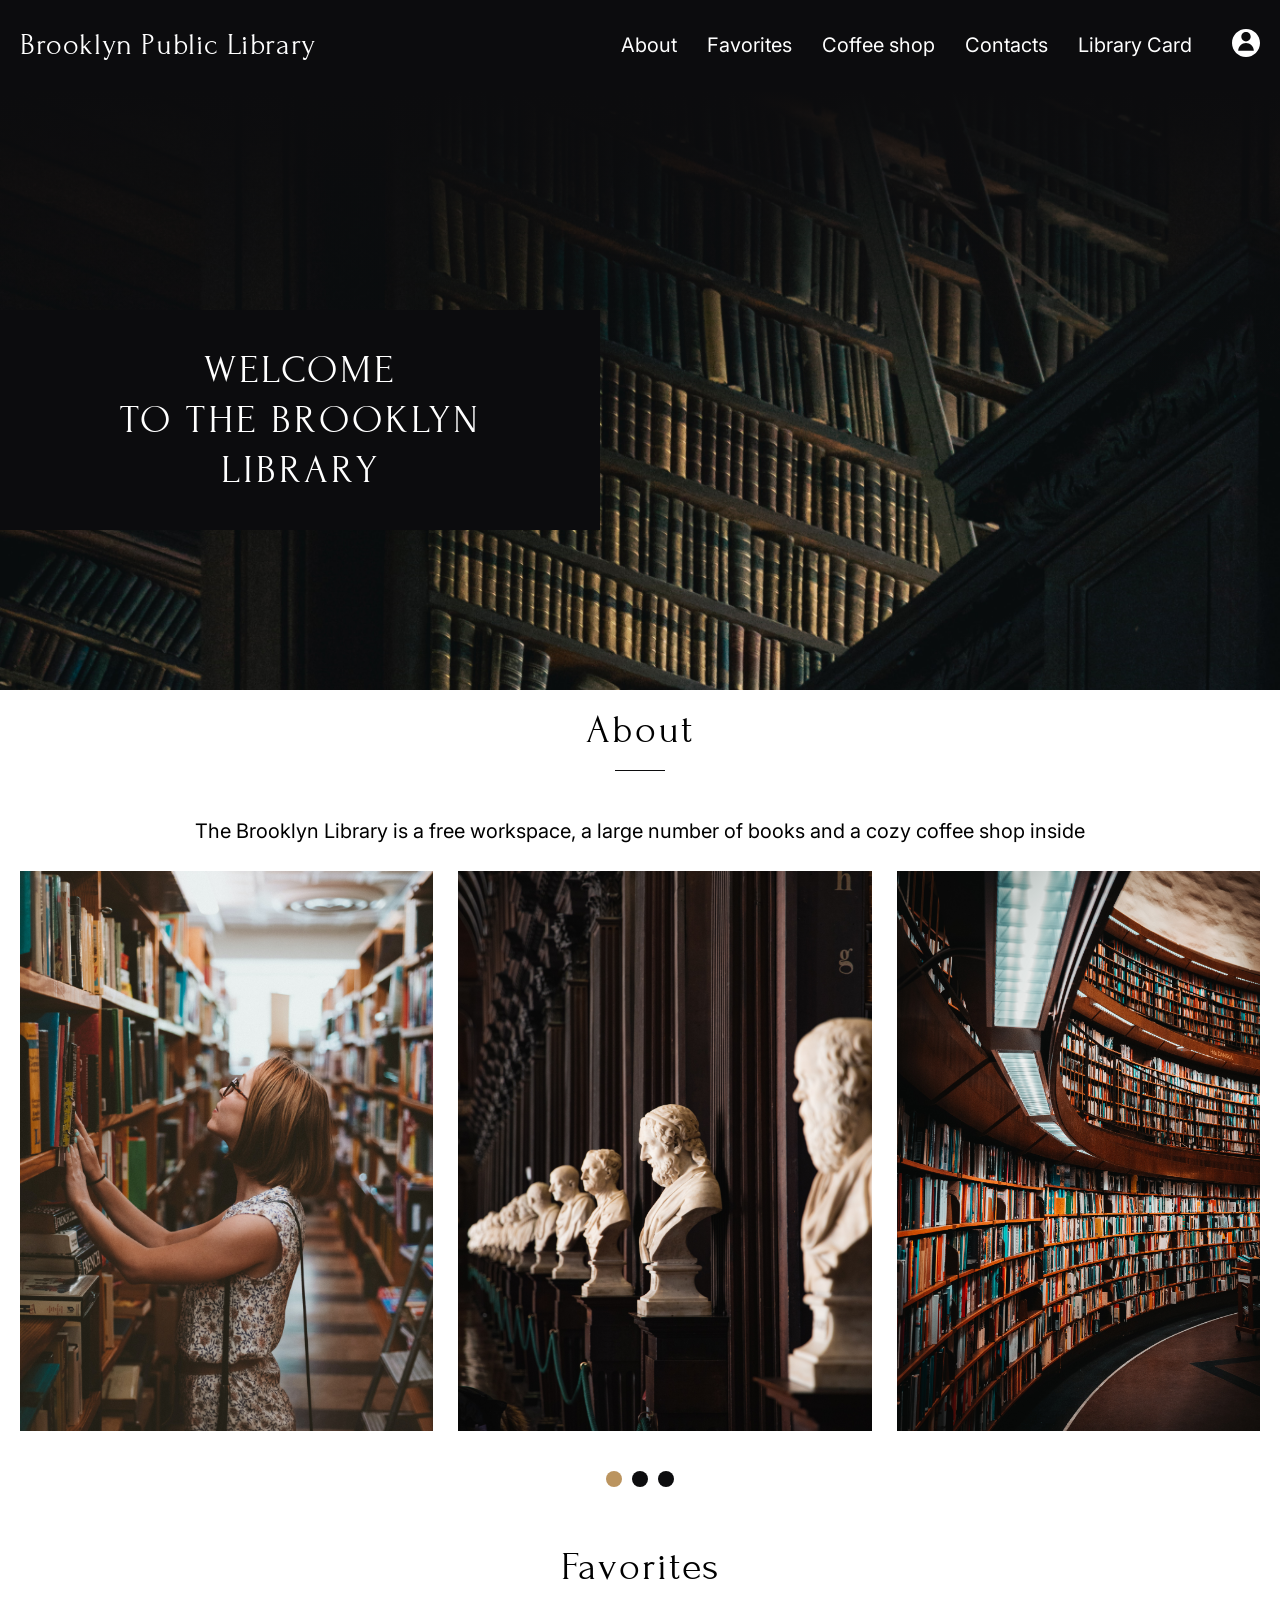
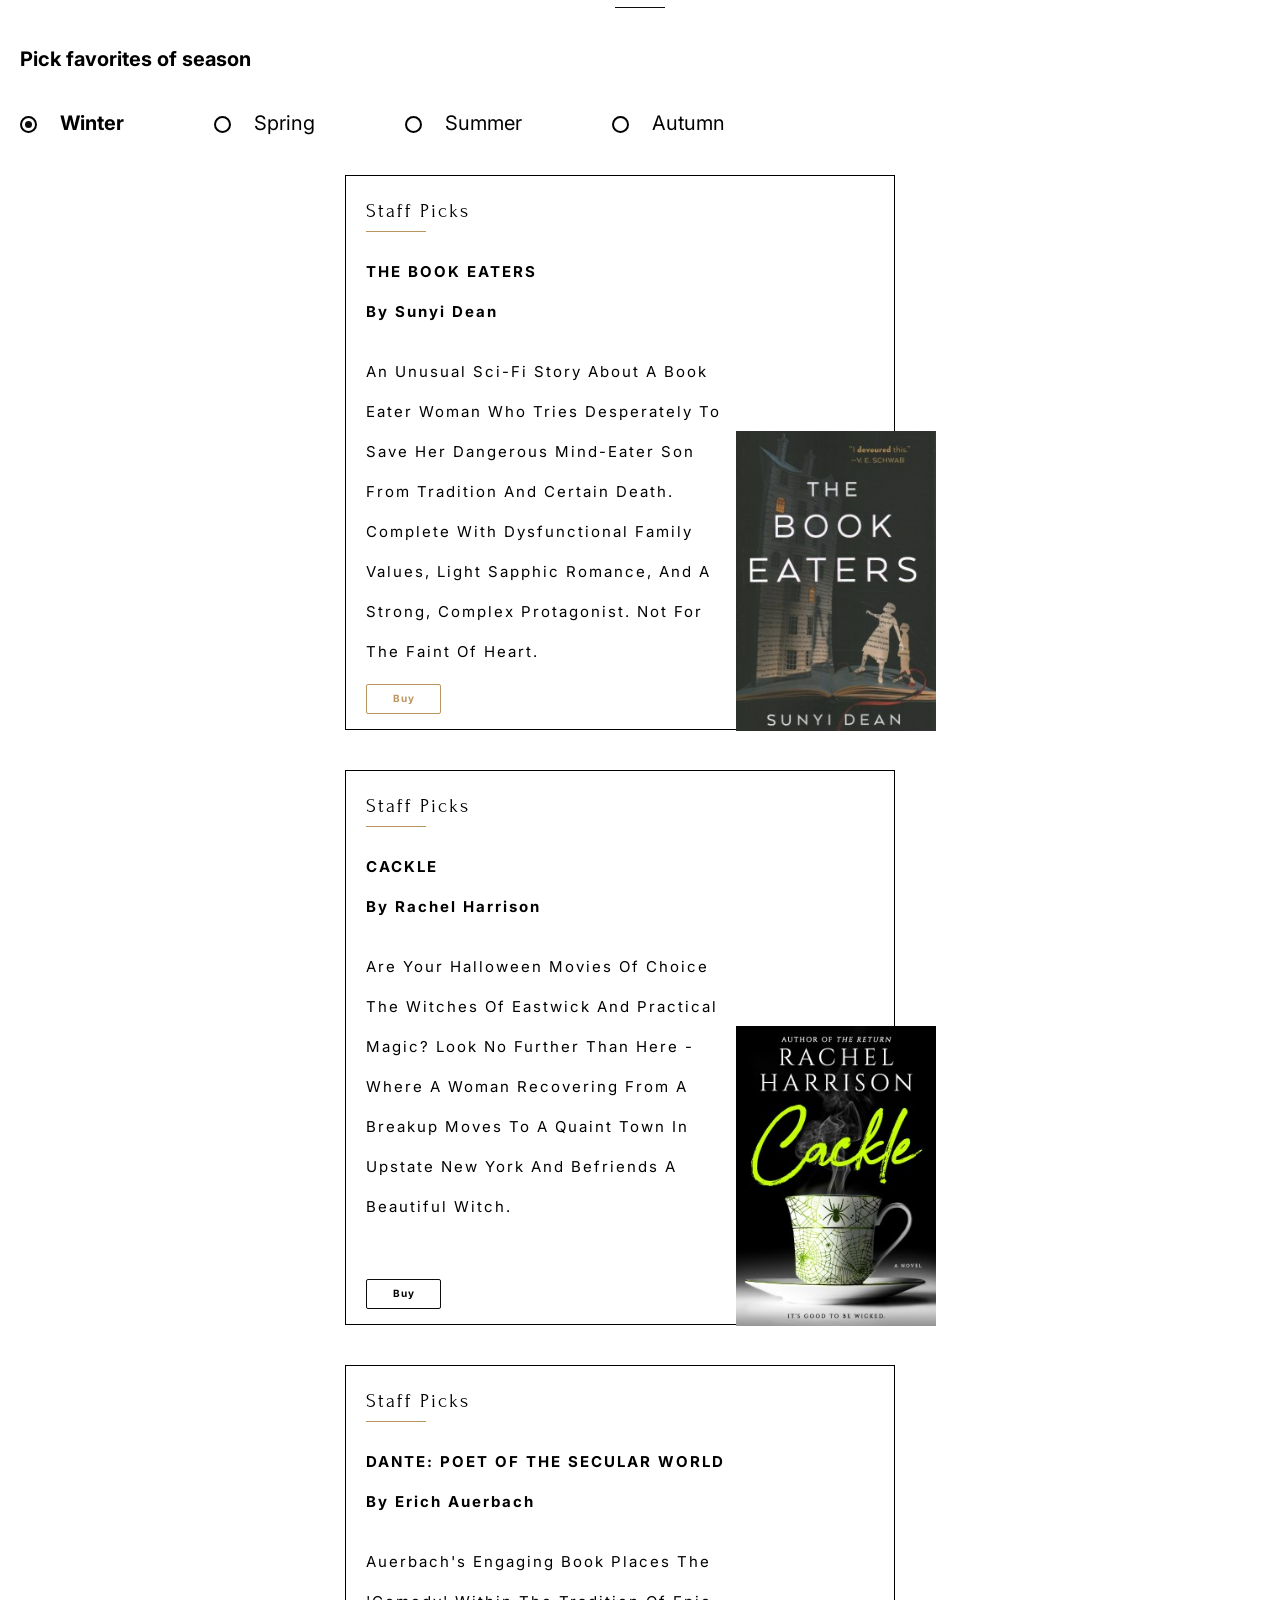
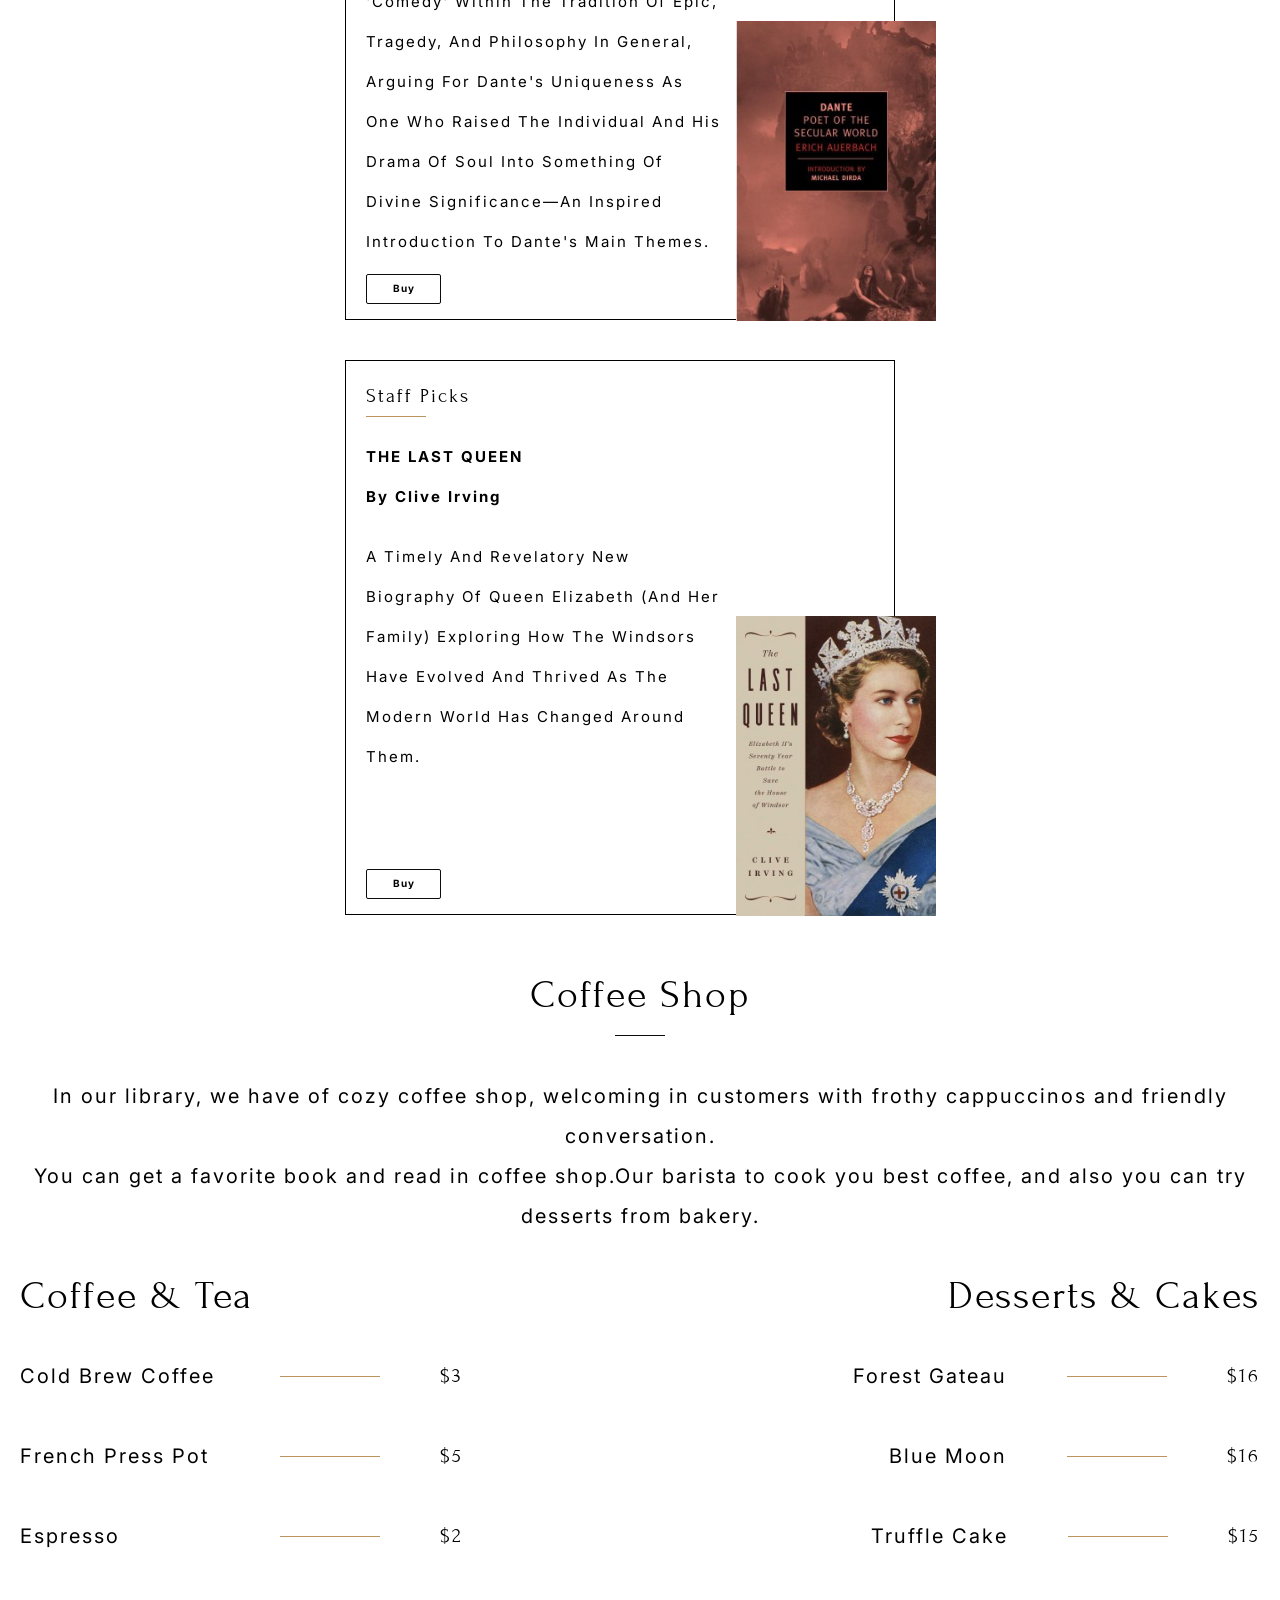
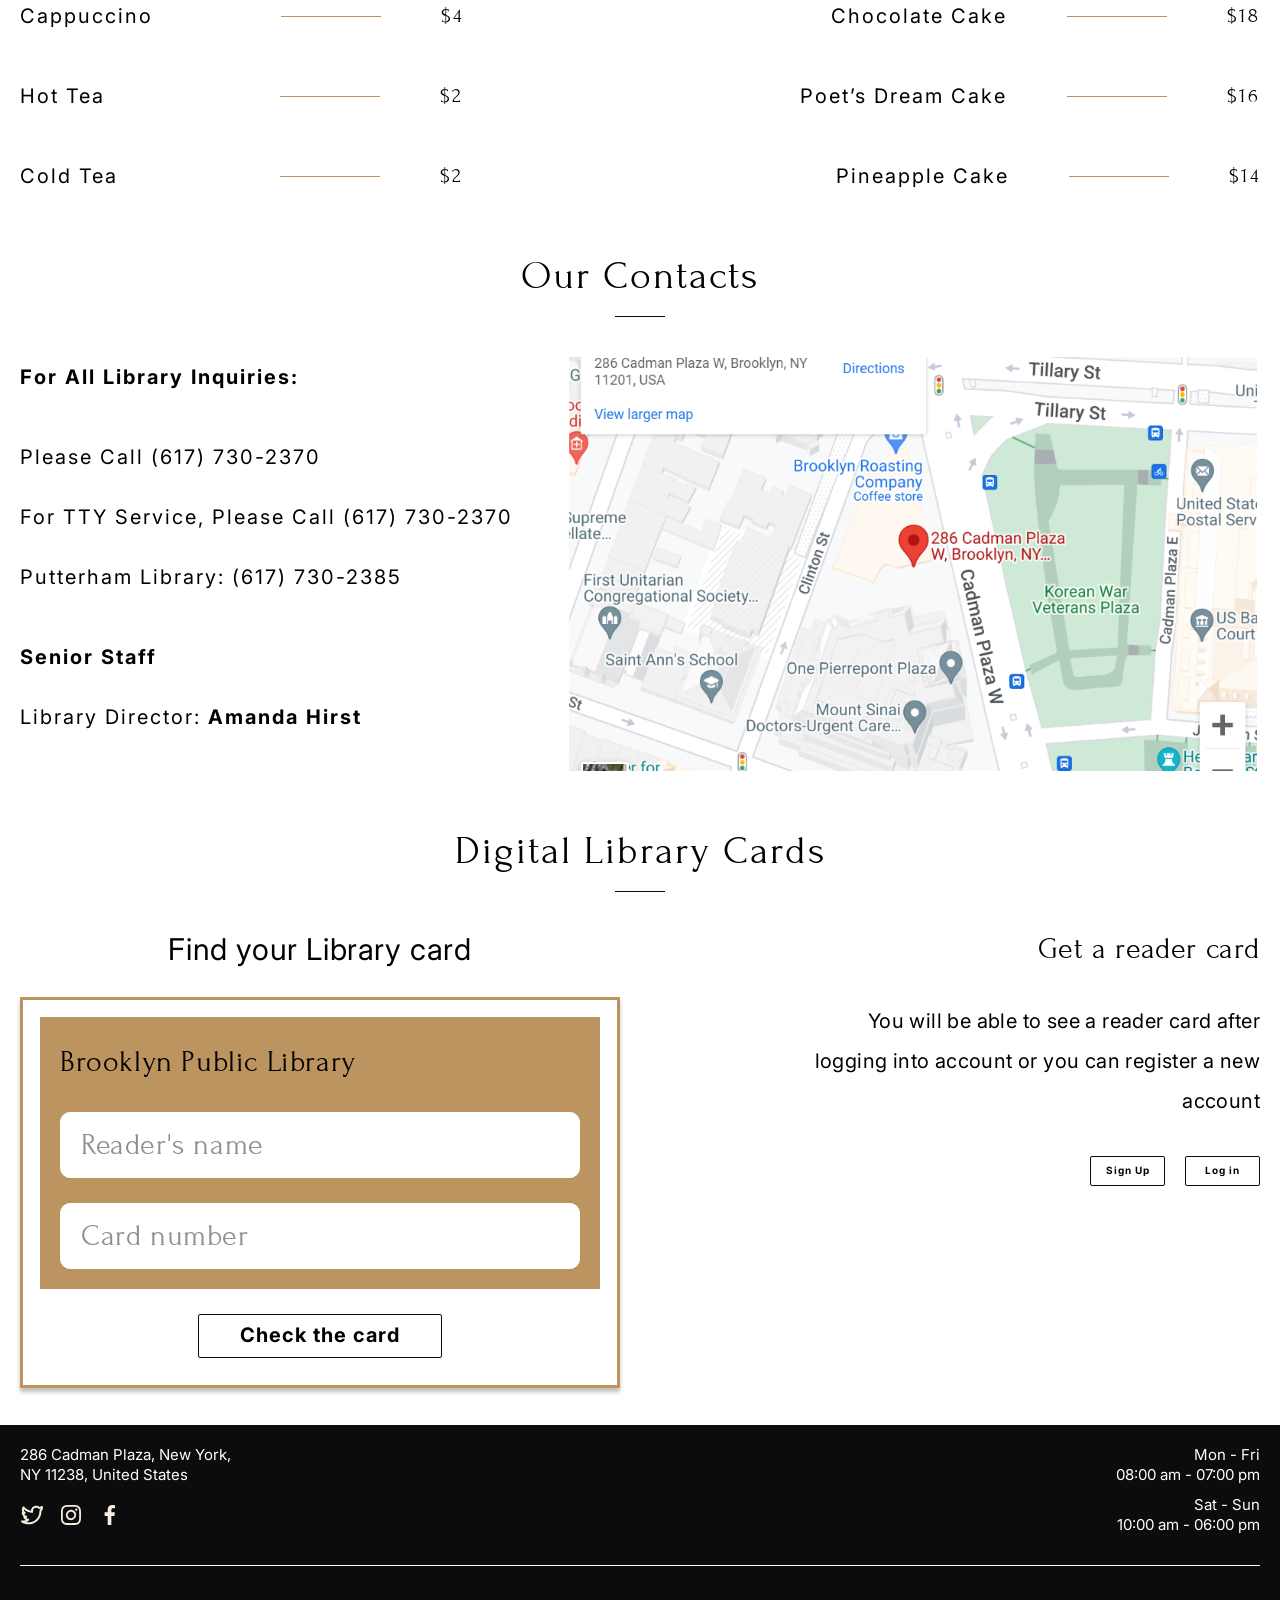
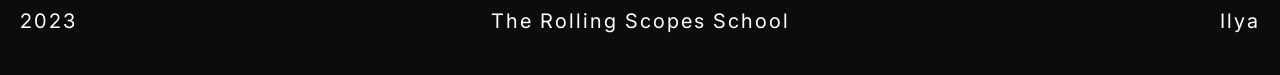
==== commit 9831e6f1: "feat: add buyAbonement function" ====
--- a/library/index.html
+++ b/library/index.html
@@ -225,7 +225,7 @@
                     </p>
                   </div>
                   <div class="book__button">
-                    <button class="button-low">Buy</button>
+                    <button class="button-low button-low--press ">Buy</button>
                   </div>
                   <div class="book__preview">
                     <img src="./img/book/winter-book/winter-book-1.jpeg" alt="The Book Eaters By Sunyi Dean"
@@ -974,22 +974,22 @@
         <div class="abonement__content">
           <form class="abonement__form">
             <label for="SET-payNumber">Bank card number</label>
-            <input required minlength="16" id="SET-payNumber" type="number" name="payNumber">
+            <input required maxlength="19" minlength="16" id="SET-payNumber" type="text" name="payNumber">
             <label for="SET-expirationCode">Expiration code</label>
             <div class="abonement__form-low">
-              <input required id="SET-expirationCode-first" type="number" name="expirationCode-first">
-              <input required id="SET-expirationCode-second" type="number" name="expirationCode-second">
-            </div>
-            <label minlength="3" for="SET-CVC">CVC</label>
+              <input required id="SET-expirationCode" type="text" maxlength="2" name="expirationCodeOne">
+              <input required id="SET-expirationCode-second" type="text" maxlength="2" name="expirationCodeTwo">
+            </div>
+            <label for="SET-CVC">CVC</label>
             <div class="abonement__form-low">
-              <input required id="SET-CVC" type="number" name="CVC">
+              <input required id="SET-CVC" type="text" minlength="3" maxlength="3" name="CVC">
             </div>
             <label for="SET-CardholderName">Cardholder name</label>
-            <input required id="SET-CardholderName" type="text" name="CardholderName">
+            <input required id="SET-CardholderName" type="text" name="cardholderName">
             <label for="SET-PostalCode">Postal code</label>
-            <input required id="SET-PostalCode" type="text" name="PostalCode">
+            <input required id="SET-PostalCode" type="text" name="postalCode">
             <label for="SET-CityTown">City / Town</label>
-            <input required id="SET-CityTown" type="text" name="CityTown">
+            <input required id="SET-CityTown" type="text" name="cityTown">
             <div class="abonement__actions">
               <button id="abonemetbuy-button" type="submit">Buy</button>
               <div class="abonement__price">$ 25.00</div>
--- a/library/css/style.css
+++ b/library/css/style.css
@@ -500,8 +500,11 @@
   border: solid 1px var(--main-library);
   color: var(--main-library);
   background-color: white;
-
-}
+  cursor: default;
+  pointer-events: none;
+
+}
+
 
 .book__preview {
   width: 200px;
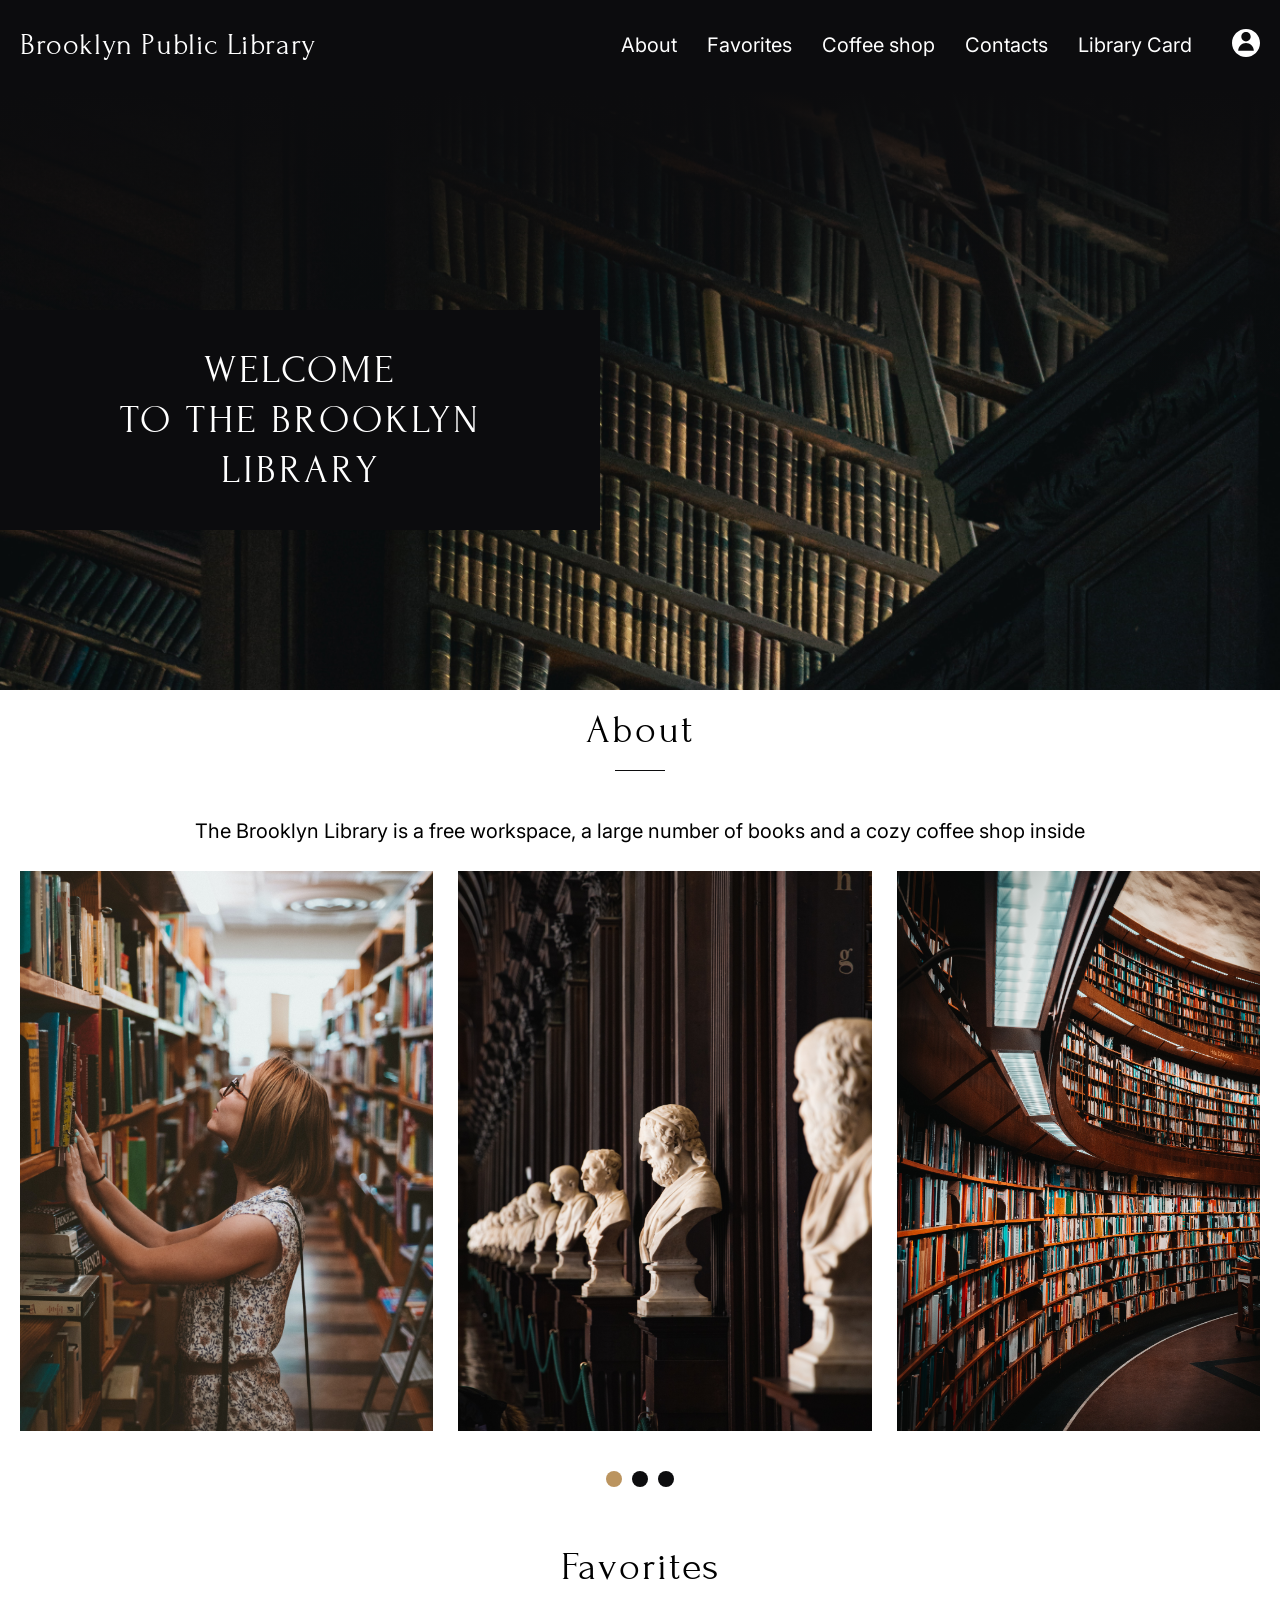
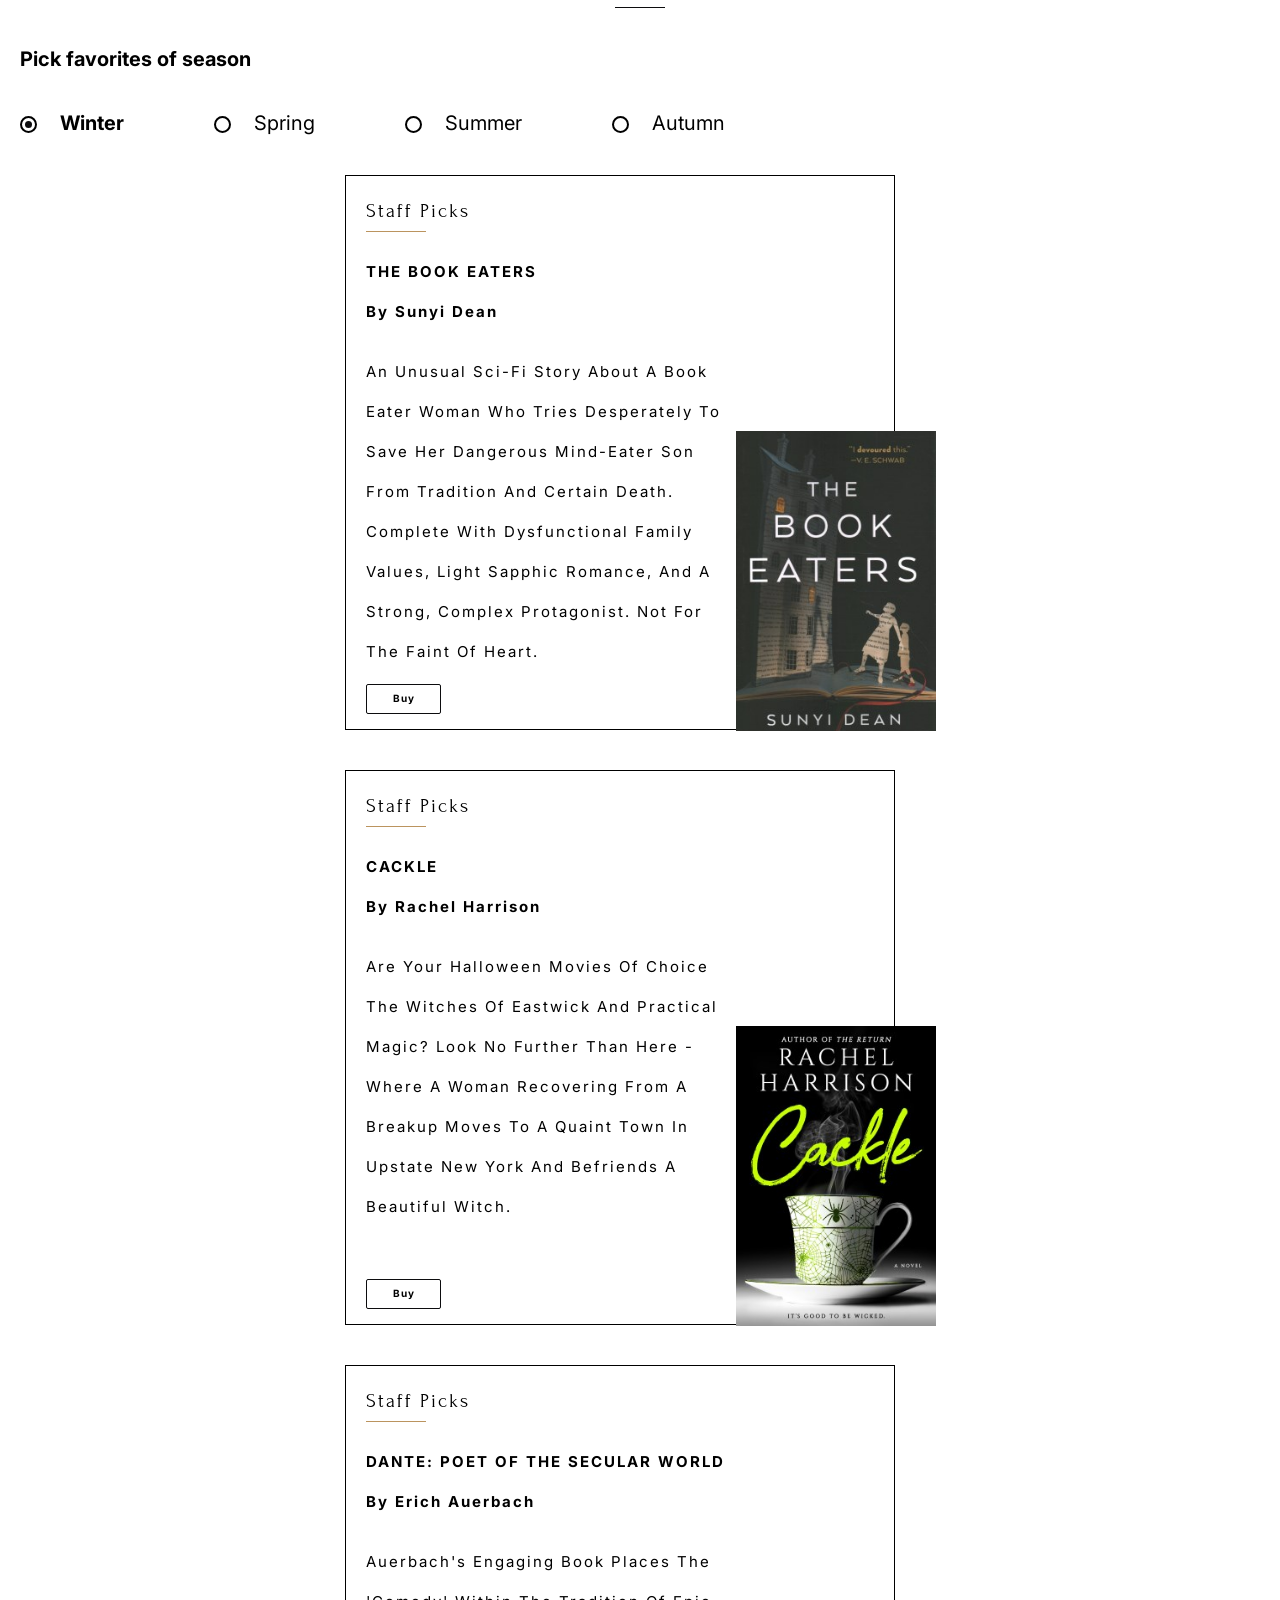
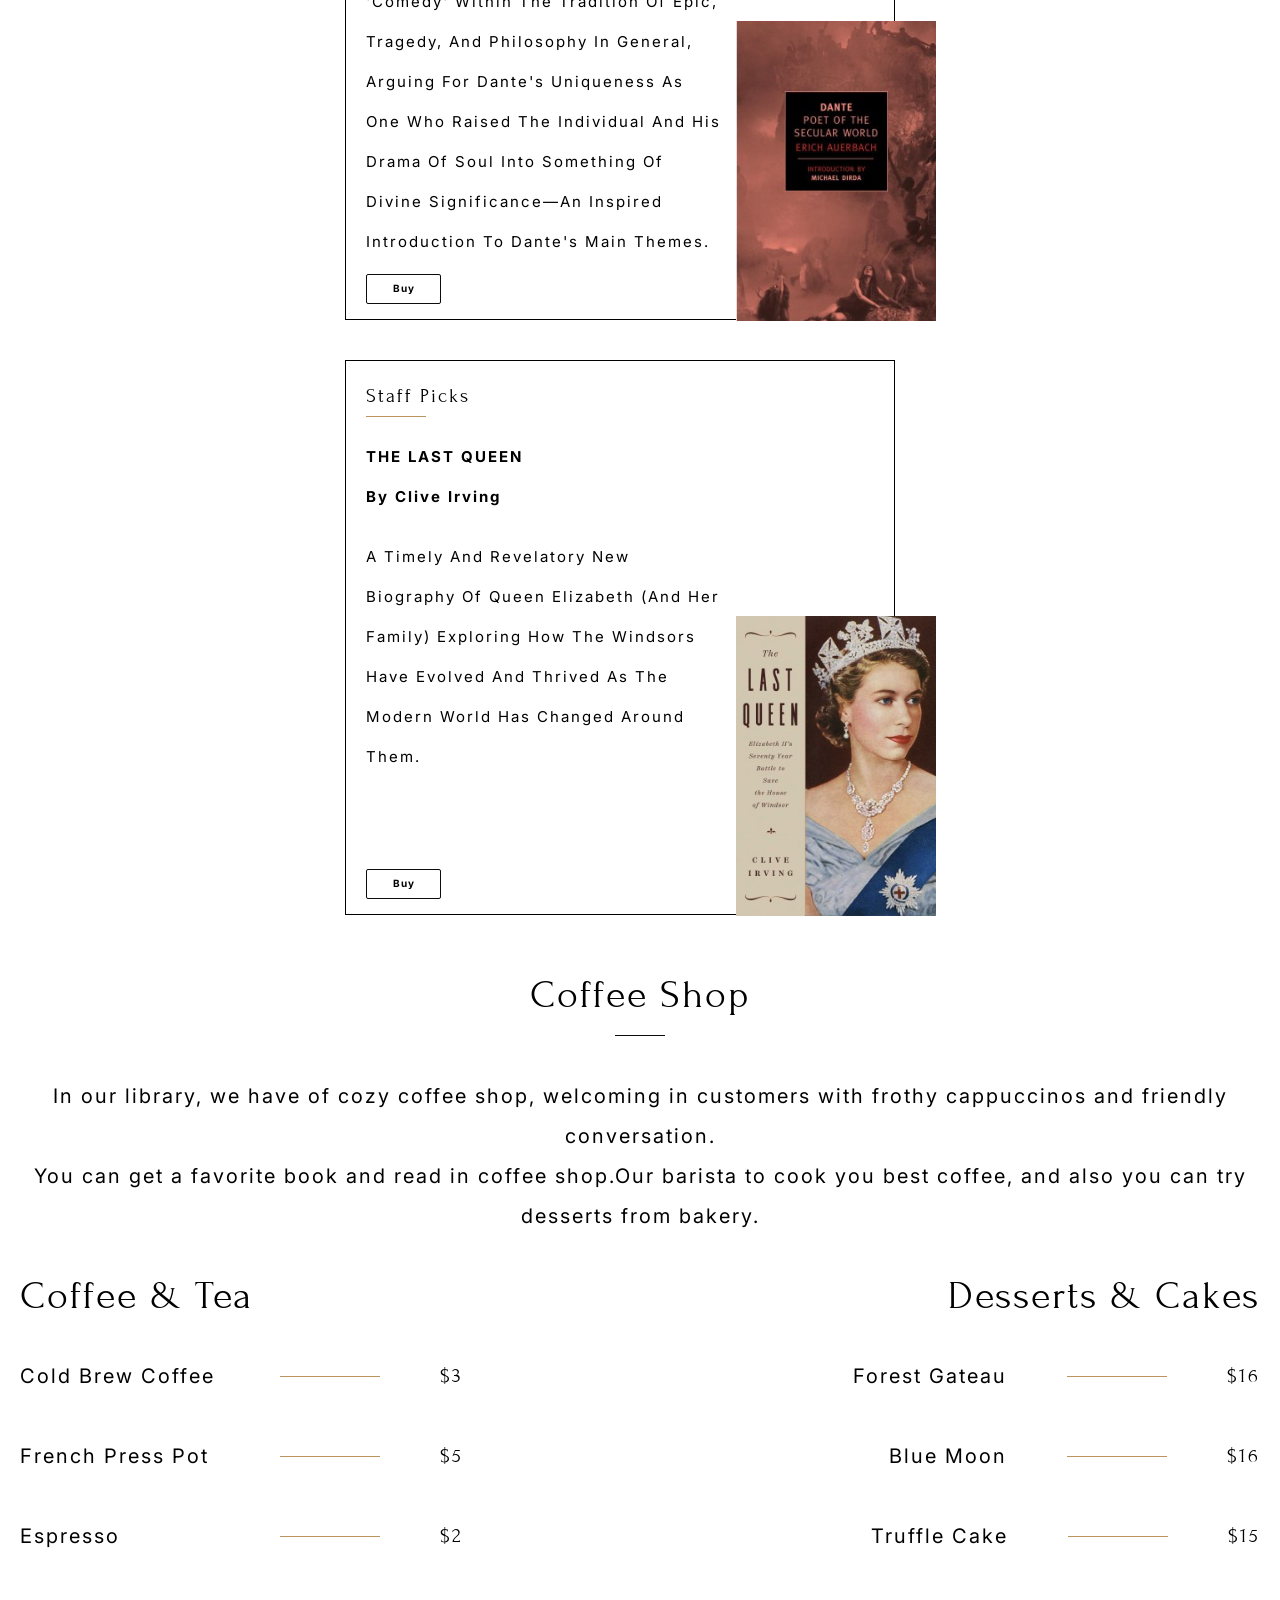
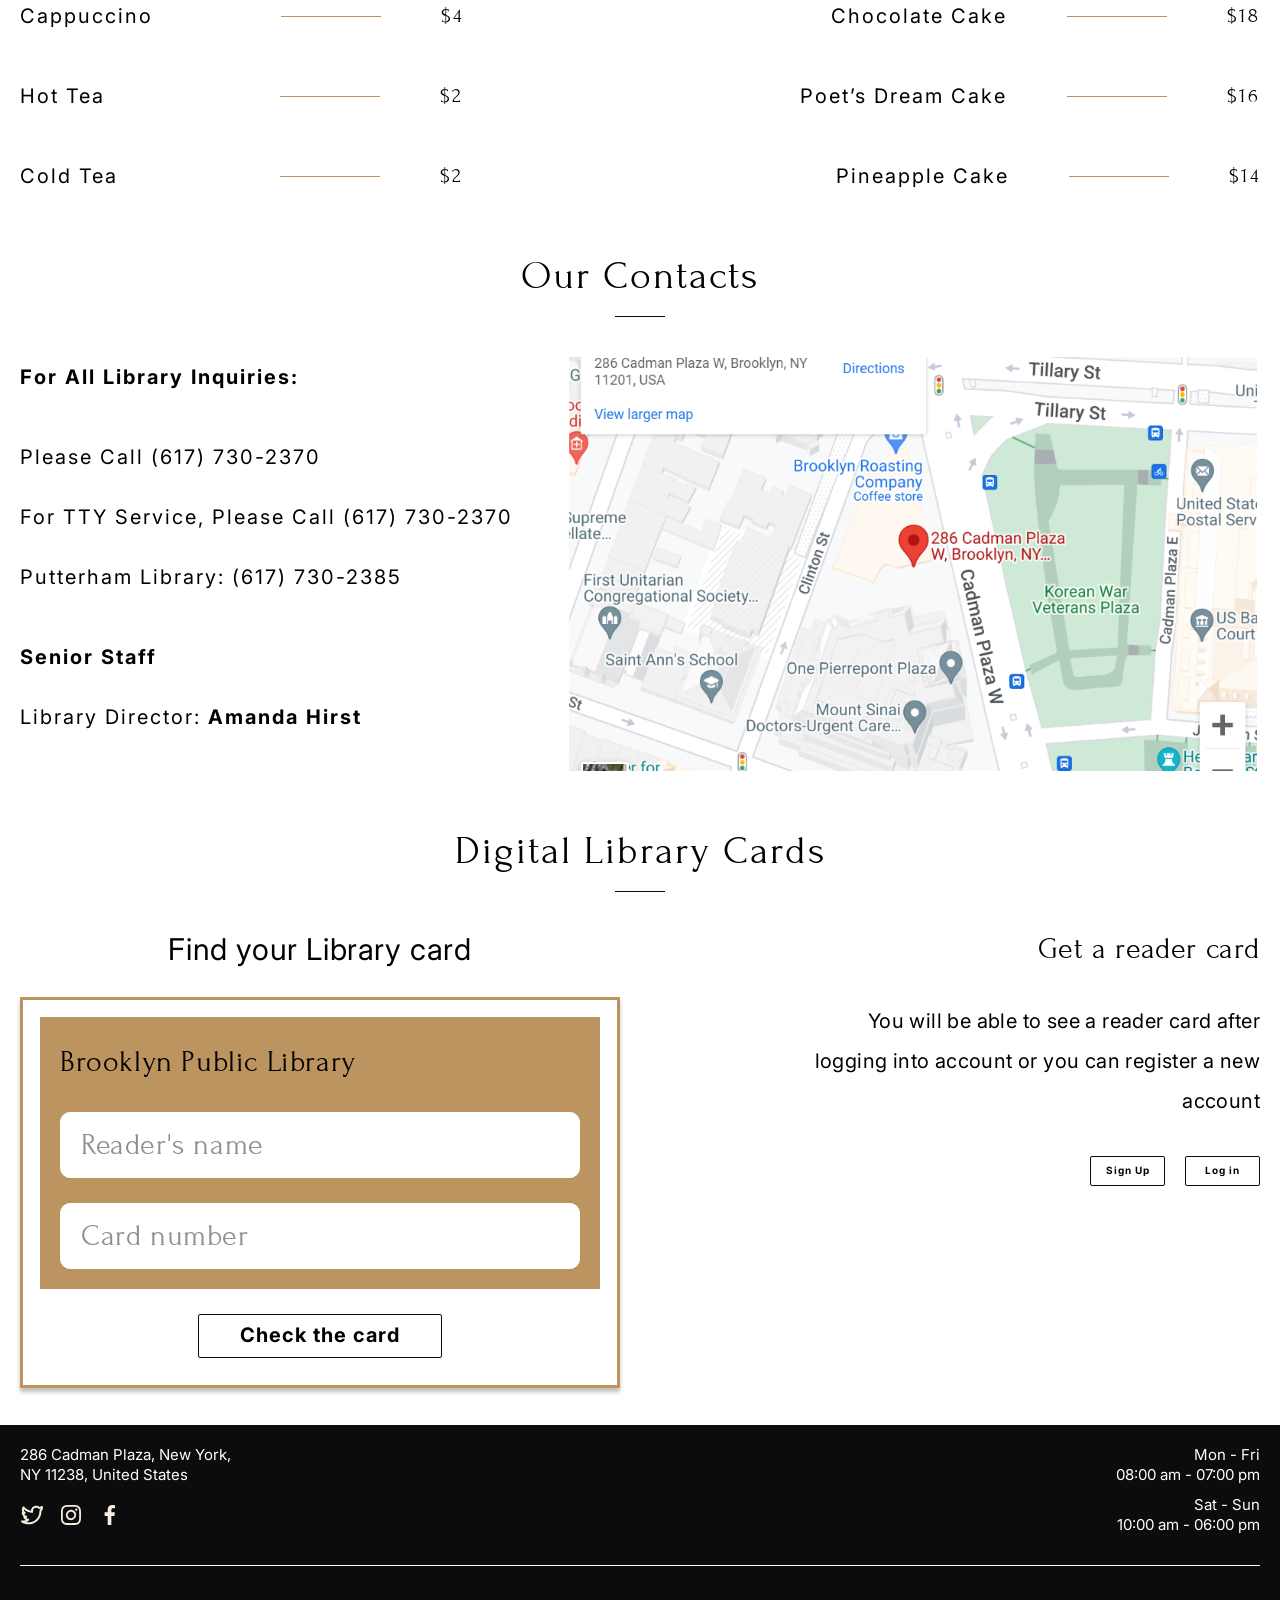
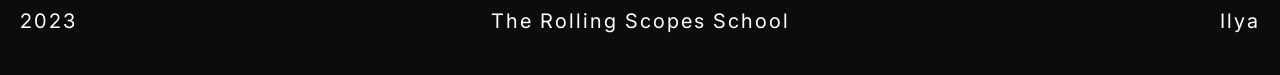
==== commit 2ccea6d0: "feat: add update book button method" ====
--- a/library/index.html
+++ b/library/index.html
@@ -225,7 +225,7 @@
                     </p>
                   </div>
                   <div class="book__button">
-                    <button class="button-low button-low--press ">Buy</button>
+                    <button class="button-low">Buy</button>
                   </div>
                   <div class="book__preview">
                     <img src="./img/book/winter-book/winter-book-1.jpeg" alt="The Book Eaters By Sunyi Dean"
